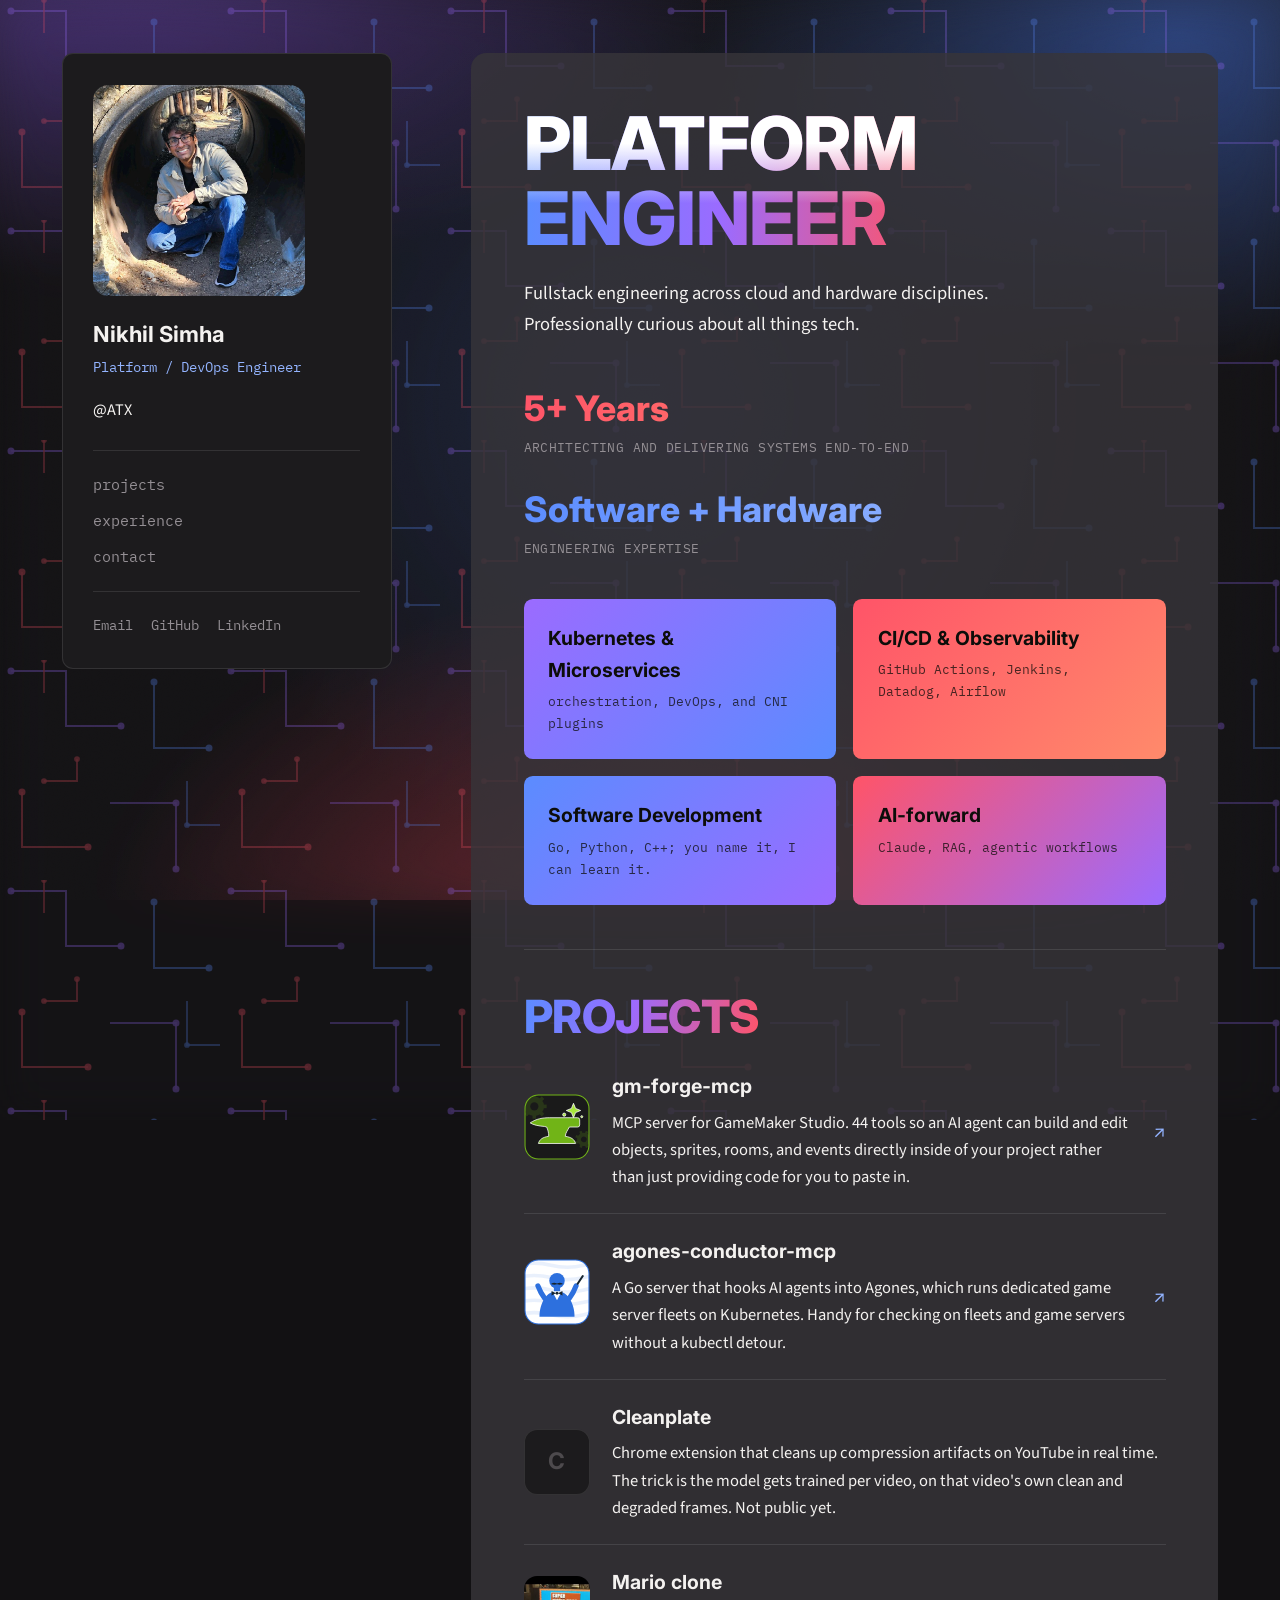
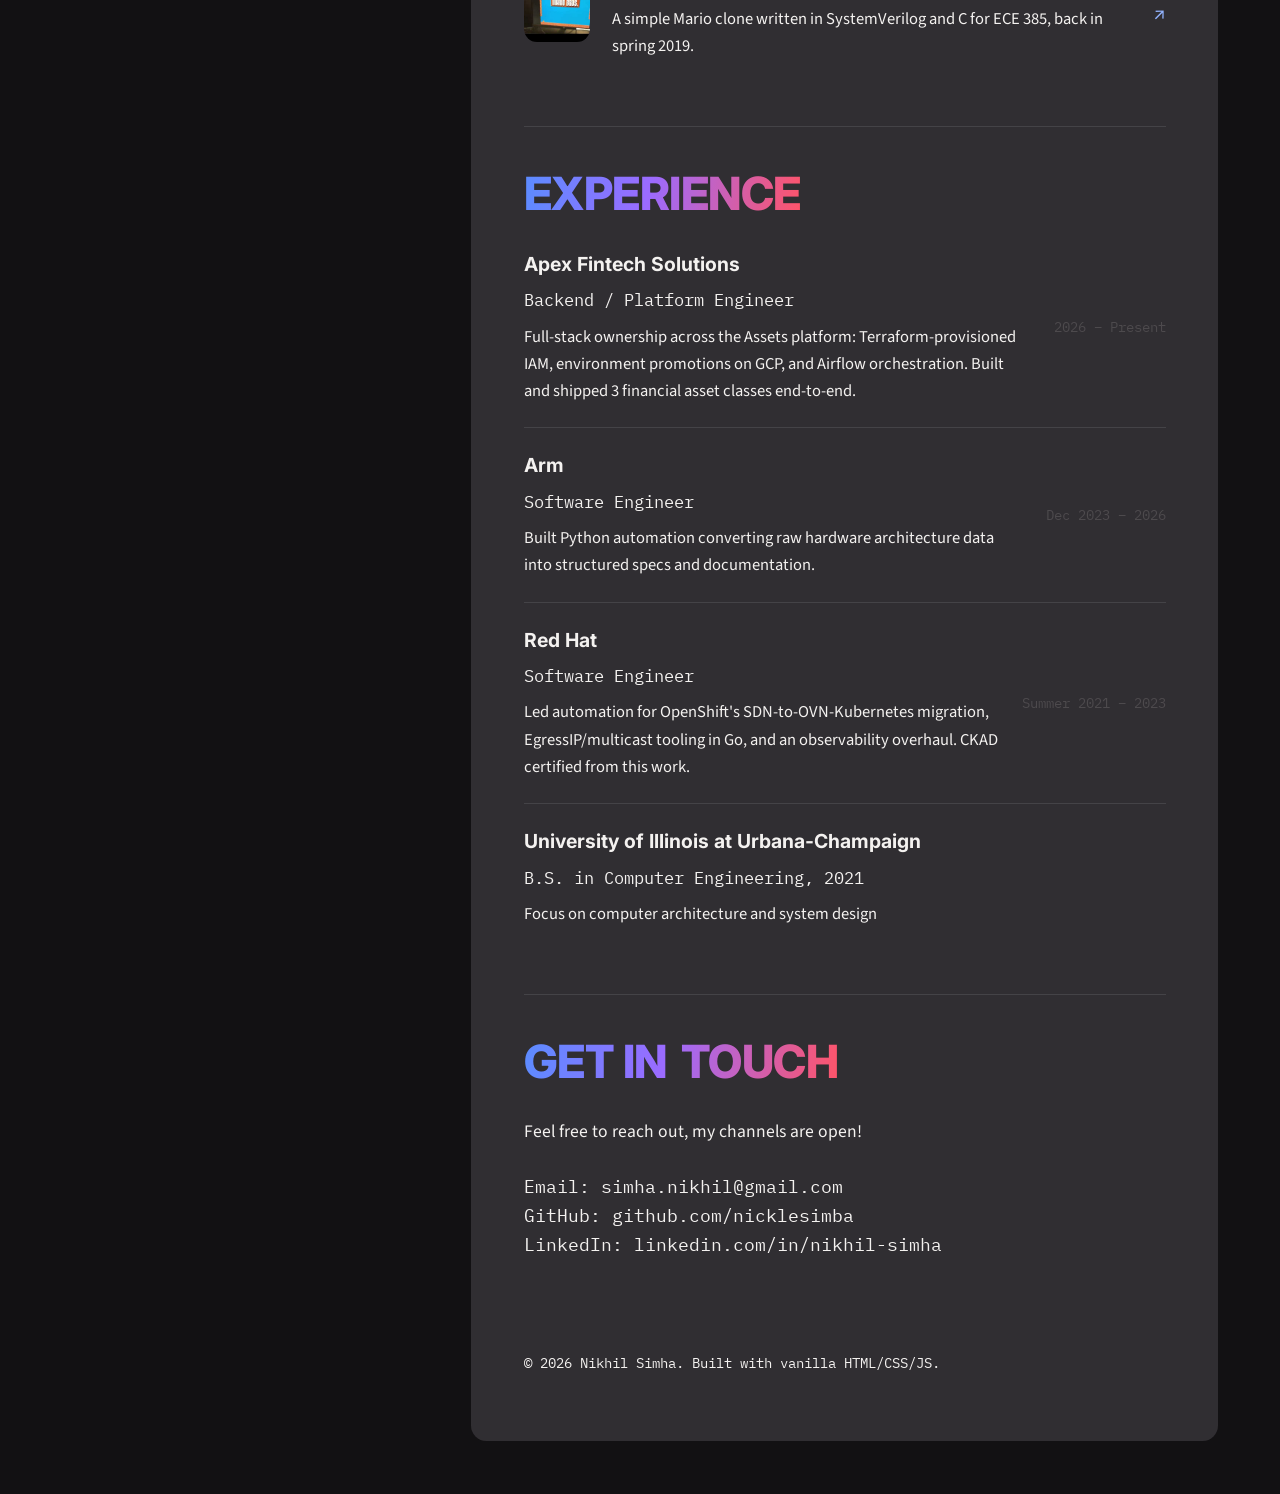
==== index.html @ e95563c7 "Link agones-conductor-mcp now that it's public, add its logo" ====
<!DOCTYPE html>
<html lang="en">
<head>
<meta charset="UTF-8">
<meta name="viewport" content="width=device-width, initial-scale=1.0">
<title>Nikhil Simha — Platform &amp; Infrastructure Engineer</title>
<meta name="description" content="Nikhil Simha — platform and infrastructure engineer in Austin, TX. Kubernetes, CI/CD, GitOps, and the tools in between.">
<link rel="icon" href="data:,">
<link rel="preconnect" href="https://fonts.googleapis.com">
<link rel="preconnect" href="https://fonts.gstatic.com" crossorigin>
<link href="https://fonts.googleapis.com/css2?family=Inter:wght@400;500;600;700;800;900&family=Source+Sans+3:wght@400;500;600&family=IBM+Plex+Mono:wght@400;500&display=swap" rel="stylesheet">
<link rel="stylesheet" href="css/styles.css">
</head>
<body>

  <div class="layout">
    <aside class="sidebar">
      <img src="assets/niksimha.jpeg" alt="Nikhil Simha" class="avatar">
      <h1 class="side-name">Nikhil Simha</h1>
      <p class="side-role">Platform / DevOps Engineer</p>
      <p class="side-bio">@ATX</p>
      <nav class="side-nav">
        <a href="#projects">projects</a>
        <a href="#experience">experience</a>
        <a href="#contact">contact</a>
      </nav>
      <div class="side-socials">
        <a href="mailto:simha.nikhil@gmail.com">Email</a>
        <a href="https://github.com/nicklesimba" target="_blank" rel="noopener">GitHub</a>
        <a href="https://www.linkedin.com/in/nikhil-simha" target="_blank" rel="noopener">LinkedIn</a>
      </div>
    </aside>

    <main>
      <section class="hero" id="top">
        <h2 class="h-duo"><span class="h-solid">Platform</span><span class="h-dim">Engineer</span></h2>
        <p class="hero-sub">
          Fullstack engineering across cloud and hardware disciplines. Professionally curious
          about all things tech.
        </p>

        <div class="stat-row">
          <div class="stat"><span class="stat-num stat-num-red">5+ Years</span><span class="stat-label">architecting and delivering systems end-to-end</span></div>
          <div class="stat"><span class="stat-num stat-num-blue">Software + Hardware</span><span class="stat-label">Engineering Expertise</span></div>
        </div>

        <div class="skill-blocks">
          <div class="skill-block skill-block-a">
            <p>Kubernetes &amp; Microservices</p>
            <span class="skill-sub">orchestration, DevOps, and CNI plugins</span>
          </div>
          <div class="skill-block skill-block-b">
            <p>CI/CD &amp; Observability</p>
            <span class="skill-sub">GitHub Actions, Jenkins, Datadog, Airflow</span>
          </div>
          <div class="skill-block skill-block-c">
            <p>Software Development</p>
            <span class="skill-sub">Go, Python, C++; you name it, I can learn it.</span>
          </div>
          <div class="skill-block skill-block-d">
            <p>AI-forward</p>
            <span class="skill-sub">Claude, RAG, agentic workflows</span>
          </div>
        </div>
      </section>

      <section class="projects" id="projects">
        <h2 class="h-duo h-duo-sm"><span class="h-solid">Projects</span></h2>
        <div class="list">
          <a href="https://github.com/nicklesimba/gm-forge-mcp" class="list-row" target="_blank" rel="noopener">
            <div class="list-row-media list-row-media-icon">
              <img src="assets/gm-forge-mcp-logo.svg" alt="gm-forge-mcp logo" loading="lazy">
            </div>
            <div class="list-row-body">
              <h3>gm-forge-mcp</h3>
              <p>MCP server for GameMaker Studio. 44 tools so an AI agent can build and edit
                objects, sprites, rooms, and events directly inside of your project rather
                than just providing code for you to paste in.</p>
            </div>
            <span class="list-row-arrow">&#8599;</span>
          </a>
          <a href="https://github.com/nicklesimba/agones-conductor-mcp" class="list-row" target="_blank" rel="noopener">
            <div class="list-row-media list-row-media-icon">
              <img src="assets/agones-conductor-mcp-logo.svg" alt="agones-conductor-mcp logo" loading="lazy">
            </div>
            <div class="list-row-body">
              <h3>agones-conductor-mcp</h3>
              <p>A Go server that hooks AI agents into Agones, which runs dedicated game
                server fleets on Kubernetes. Handy for checking on fleets and game servers
                without a kubectl detour.</p>
            </div>
            <span class="list-row-arrow">&#8599;</span>
          </a>
          <div class="list-row">
            <div class="list-row-media list-row-media-icon">
              <span class="icon-placeholder" aria-hidden="true">C</span>
            </div>
            <div class="list-row-body">
              <h3>Cleanplate</h3>
              <p>Chrome extension that cleans up compression artifacts on YouTube in real
                time. The trick is the model gets trained per video, on that video's own
                clean and degraded frames. Not public yet.</p>
            </div>
          </div>
          <a href="https://www.youtube.com/watch?v=x40uQ9v1n20" class="list-row" target="_blank" rel="noopener">
            <div class="list-row-media list-row-media-icon">
              <img src="assets/mario-clone-thumb.jpg" alt="Mario clone running on hardware" loading="lazy">
            </div>
            <div class="list-row-body">
              <h3>Mario clone</h3>
              <p>A simple Mario clone written in SystemVerilog and C for ECE 385, back in
                spring 2019.</p>
            </div>
            <span class="list-row-arrow">&#8599;</span>
          </a>
        </div>
      </section>

      <section class="experience" id="experience">
        <h2 class="h-duo h-duo-sm"><span class="h-solid">Experience</span></h2>
        <div class="list">
          <div class="list-row">
            <div class="list-row-body">
              <h3>Apex Fintech Solutions</h3>
              <p class="list-row-role">Backend / Platform Engineer</p>
              <p>Full-stack ownership across the Assets platform: Terraform-provisioned IAM, environment promotions on GCP, and Airflow orchestration. Built and shipped 3 financial asset classes end-to-end.</p>
            </div>
            <span class="list-row-date">2026 &ndash; Present</span>
          </div>
          <div class="list-row">
            <div class="list-row-body">
              <h3>Arm</h3>
              <p class="list-row-role">Software Engineer</p>
              <p>Built Python automation converting raw hardware architecture data into structured specs and documentation.</p>
            </div>
            <span class="list-row-date">Dec 2023 &ndash; 2026</span>
          </div>
          <div class="list-row">
            <div class="list-row-body">
              <h3>Red Hat</h3>
              <p class="list-row-role">Software Engineer</p>
              <p>Led automation for OpenShift's SDN-to-OVN-Kubernetes migration, EgressIP/multicast tooling in Go, and an observability overhaul. CKAD certified from this work.</p>
            </div>
            <span class="list-row-date">Summer 2021 &ndash; 2023</span>
          </div>
          <div class="list-row">
            <div class="list-row-body">
              <h3>University of Illinois at Urbana-Champaign</h3>
              <p class="list-row-role">B.S. in Computer Engineering, 2021</p>
              <p>Focus on computer architecture and system design</p>
            </div>
          </div>
        </div>
      </section>

      <section class="contact" id="contact">
        <h2 class="h-duo h-duo-sm"><span class="h-solid">Get In</span><span class="h-dim">Touch</span></h2>
        <p class="contact-sub">Feel free to reach out, my channels are open!</p>
        <p class="contact-email">Email: simha.nikhil@gmail.com</p>
        <p class="contact-email">GitHub: github.com/nicklesimba</p>
        <p class="contact-email">LinkedIn: linkedin.com/in/nikhil-simha</p>
      </section>

      <footer class="site-footer">
        <p>&copy; <span id="year"></span> Nikhil Simha. Built with vanilla HTML/CSS/JS.</p>
      </footer>
    </main>
  </div>

  <script src="js/script.js"></script>
</body>
</html>
---- css/styles.css ----
:root {
  --bg: #121113;
  --bg-alt: #1a191b;
  --surface: #1c1b1d;
  --surface-border: rgba(255, 255, 255, 0.10);
  --text: #f4f2f0;
  --text-dim: #948f94;
  --text-faint: #4d4a4d;
  --accent: #5b8cff;
  --accent-deep: #93b4ff;
  --accent-soft: rgba(91, 140, 255, 0.14);
  --accent-purple: #9b6bff;
  --accent-red: #ff5468;
  --font-display: 'Inter', system-ui, sans-serif;
  --font-body: 'Source Sans 3', system-ui, sans-serif;
  --font-mono: 'IBM Plex Mono', ui-monospace, Consolas, monospace;
  --sidebar-width: 300px;
  --max-width: 760px;
  color-scheme: dark;
}

* { box-sizing: border-box; }

html { scroll-behavior: smooth; zoom: 1.1; }

body {
  margin: 0;
  color: var(--text);
  font-family: var(--font-body);
  line-height: 1.65;
  background-color: var(--bg);
  background-image:
    radial-gradient(ellipse 900px 520px at 10% -8%, rgba(155, 107, 255, 0.36), transparent 62%),
    radial-gradient(ellipse 700px 480px at 92% 4%, rgba(91, 140, 255, 0.34), transparent 62%),
    radial-gradient(ellipse 800px 520px at 50% 105%, rgba(255, 84, 104, 0.30), transparent 62%),
    radial-gradient(ellipse 640px 640px at 50% 45%, rgba(91, 140, 255, 0.14), transparent 65%);
  background-attachment: fixed, fixed, fixed, fixed;
  background-repeat: no-repeat, no-repeat, no-repeat, no-repeat;
  position: relative;
}

/* Moving circuit-pattern background — fixed behind everything, mostly transparent.
   The sidebar sits above this in stacking order with its own opaque fill, so it
   never shows through. No JS, no mouse tracking — just a slow CSS background-position
   drift, paused for users who prefer reduced motion. */
body::before {
  content: "";
  position: fixed;
  inset: -200px;
  z-index: 0;
  pointer-events: none;
  opacity: 0.32;
  backdrop-filter: blur(20px) brightness(1.4) saturate(1.6);
  -webkit-backdrop-filter: blur(20px) brightness(1.4) saturate(1.6);
  background-image: url("data:image/svg+xml,%3Csvg%20xmlns='http://www.w3.org/2000/svg'%20width='200'%20height='200'%3E%3Cg%20fill='none'%20stroke-width='1.75'%3E%3Cpath%20d='M10%2010%20L60%2010%20L60%2060%20L110%2060'%20stroke='%239b6bff'%20stroke-opacity='0.85'/%3E%3Cpath%20d='M140%2020%20L140%2080%20L190%2080'%20stroke='%235b8cff'%20stroke-opacity='0.85'/%3E%3Cpath%20d='M20%20120%20L20%20170%20L80%20170'%20stroke='%23ff5468'%20stroke-opacity='0.8'/%3E%3Cpath%20d='M100%20130%20L160%20130%20L160%20190'%20stroke='%239b6bff'%20stroke-opacity='0.8'/%3E%3Cpath%20d='M0%2060%20L-10%2060'%20stroke='%235b8cff'%20stroke-opacity='0.7'/%3E%3Cpath%20d='M70%2090%20L70%20110%20L40%20110'%20stroke='%23ff5468'%20stroke-opacity='0.75'/%3E%3Cpath%20d='M170%20110%20L170%20150%20L200%20150'%20stroke='%235b8cff'%20stroke-opacity='0.75'/%3E%3Cpath%20d='M40%200%20L40%2030'%20stroke='%23ff5468'%20stroke-opacity='0.7'/%3E%3C/g%3E%3Cg%3E%3Ccircle%20cx='10'%20cy='10'%20r='3.2'%20fill='%239b6bff'%20fill-opacity='0.9'/%3E%3Ccircle%20cx='110'%20cy='60'%20r='3.2'%20fill='%239b6bff'%20fill-opacity='0.9'/%3E%3Ccircle%20cx='140'%20cy='20'%20r='3.2'%20fill='%235b8cff'%20fill-opacity='0.9'/%3E%3Ccircle%20cx='190'%20cy='80'%20r='3.2'%20fill='%235b8cff'%20fill-opacity='0.9'/%3E%3Ccircle%20cx='20'%20cy='120'%20r='3.2'%20fill='%23ff5468'%20fill-opacity='0.85'/%3E%3Ccircle%20cx='80'%20cy='170'%20r='3.2'%20fill='%23ff5468'%20fill-opacity='0.85'/%3E%3Ccircle%20cx='160'%20cy='130'%20r='3.2'%20fill='%239b6bff'%20fill-opacity='0.85'/%3E%3Ccircle%20cx='160'%20cy='190'%20r='3.2'%20fill='%239b6bff'%20fill-opacity='0.85'/%3E%3Ccircle%20cx='70'%20cy='90'%20r='2.6'%20fill='%23ff5468'%20fill-opacity='0.8'/%3E%3Ccircle%20cx='40'%20cy='110'%20r='2.6'%20fill='%23ff5468'%20fill-opacity='0.8'/%3E%3Ccircle%20cx='170'%20cy='150'%20r='2.6'%20fill='%235b8cff'%20fill-opacity='0.8'/%3E%3Ccircle%20cx='40'%20cy='0'%20r='2.6'%20fill='%23ff5468'%20fill-opacity='0.75'/%3E%3C/g%3E%3C/svg%3E");
  background-repeat: repeat;
  background-size: 200px 200px;
  animation: drift 55s linear infinite;
}

@keyframes drift {
  from { background-position: 0 0; }
  to { background-position: 200px 200px; }
}

@media (prefers-reduced-motion: reduce) {
  body::before { animation: none; }
}

/* Subtle static grain, purely decorative — no JS, no motion */
body::after {
  content: "";
  position: fixed;
  inset: 0;
  z-index: 0;
  pointer-events: none;
  opacity: 0.035;
  mix-blend-mode: overlay;
  background-image: url("data:image/svg+xml,%3Csvg xmlns='http://www.w3.org/2000/svg' width='120' height='120'%3E%3Cfilter id='n'%3E%3CfeTurbulence type='fractalNoise' baseFrequency='0.9' numOctaves='2' stitchTiles='stitch'/%3E%3C/filter%3E%3Crect width='100%25' height='100%25' filter='url(%23n)'/%3E%3C/svg%3E");
}

a { color: inherit; text-decoration: none; }

::selection { background: var(--accent-soft); color: var(--accent-deep); }

/* ---------- Layout ---------- */
.layout {
  position: relative;
  z-index: 1;
  display: flex;
  align-items: flex-start;
  max-width: 1280px;
  margin: 0 auto;
  padding: 48px clamp(20px, 5vw, 56px);
  gap: clamp(32px, 6vw, 72px);
}

/* ---------- Sidebar ---------- */
.sidebar {
  position: sticky;
  top: 48px;
  width: var(--sidebar-width);
  flex-shrink: 0;
  background: var(--surface);
  border: 1px solid var(--surface-border);
  border-radius: 10px;
  padding: 28px;
}

.avatar {
  width: 192px;
  height: 192px;
  border-radius: 14px;
  object-fit: cover;
  display: block;
  margin-bottom: 18px;
}

.side-name {
  font-family: var(--font-display);
  font-weight: 700;
  font-size: 1.25rem;
  margin: 0 0 4px;
}

.side-role {
  font-family: var(--font-mono);
  font-size: 0.8rem;
  color: var(--accent-deep);
  margin: 0 0 16px;
}

.side-bio {
  font-size: 0.92rem;
  color: var(--text);
  margin: 0 0 24px;
}

.side-nav {
  display: flex;
  flex-direction: column;
  gap: 10px;
  font-family: var(--font-mono);
  font-size: 0.85rem;
  padding-top: 20px;
  border-top: 1px solid var(--surface-border);
  margin-bottom: 20px;
}

.side-nav a { color: var(--text-dim); transition: color 0.15s ease; }
.side-nav a:hover, .side-nav a.active { color: var(--accent-deep); }

.side-socials {
  display: flex;
  gap: 16px;
  flex-wrap: wrap;
  font-family: var(--font-mono);
  font-size: 0.8rem;
  padding-top: 20px;
  border-top: 1px solid var(--surface-border);
}

.side-socials a { color: var(--text-dim); }
.side-socials a:hover { color: var(--accent-deep); }

/* ---------- Main ---------- */
/* Semi-transparent panel behind the whole content column so text stays
   sharply legible against the moving background pattern. */
main {
  flex: 1;
  min-width: 0;
  max-width: var(--max-width);
  background: rgba(55, 53, 58, 0.82);
  border-radius: 14px;
  padding: 40px clamp(24px, 4vw, 48px) 48px;
}

section { padding: 40px 0; border-bottom: 1px solid var(--surface-border); }

main > section:first-child { padding-top: 8px; }

section:last-of-type { border-bottom: none; }

/* Duo-tone oversized headers */
.h-duo {
  font-family: var(--font-display);
  font-weight: 800;
  text-transform: uppercase;
  line-height: 1.02;
  letter-spacing: -0.01em;
  margin: 0 0 20px;
  display: flex;
  flex-direction: column;
  font-size: clamp(2.6rem, 7vw, 4.2rem);
}

.h-duo-sm { font-size: clamp(1.8rem, 5vw, 2.6rem); margin-bottom: 28px; }

/* All duo-tone headers get the same blue/purple/red gradient fill.
   Applied per-line (not to the parent h2) so each word sweeps the full
   spectrum on its own — a single gradient across a whole multi-line block
   left the far end barely visible past the glyphs' line-height gap. */
.h-solid, .h-dim {
  align-self: flex-start;
  background: linear-gradient(100deg, var(--accent) 0%, var(--accent-purple) 45%, var(--accent-red) 100%);
  -webkit-background-clip: text;
  background-clip: text;
  -webkit-text-fill-color: transparent;
  color: transparent;
}

/* Hero header: gradient moves to the parent h2 (shrunk to fit its own text
   so the color stops land on visible glyphs, not the wider container box)
   so white can fade in at the top and blend down into color across the
   whole two-line block, rather than resetting per word. */
.hero .h-duo {
  width: fit-content;
  background:
    linear-gradient(to bottom, #fff 0%, #fff 25%, rgba(255, 255, 255, 0) 65%),
    linear-gradient(to right, var(--accent) 0%, var(--accent-purple) 50%, var(--accent-red) 100%);
  -webkit-background-clip: text;
  background-clip: text;
  -webkit-text-fill-color: transparent;
  color: transparent;
}

.hero .h-solid, .hero .h-dim {
  background: none;
  -webkit-background-clip: initial;
  background-clip: initial;
  -webkit-text-fill-color: inherit;
  color: inherit;
}

/* Get In Touch reads as one line, not stacked like the other duo-tone
   headers — gradient moves to the parent h2 (shrunk to fit its text) so it
   sweeps across the whole phrase instead of resetting at the word break. */
.contact .h-duo {
  flex-direction: row;
  gap: 0.3em;
  width: fit-content;
  background: linear-gradient(100deg, var(--accent) 0%, var(--accent-purple) 45%, var(--accent-red) 100%);
  -webkit-background-clip: text;
  background-clip: text;
  -webkit-text-fill-color: transparent;
  color: transparent;
}

.contact .h-solid, .contact .h-dim {
  background: none;
  -webkit-background-clip: initial;
  background-clip: initial;
  -webkit-text-fill-color: inherit;
  color: inherit;
}

.hero-sub {
  font-size: 1.05rem;
  color: var(--text);
  max-width: 52ch;
  margin: 0 0 36px;
}

/* Stats */
.stat-row {
  display: flex;
  flex-direction: column;
  gap: 20px;
  margin-bottom: 36px;
}

.stat { display: flex; flex-direction: column; max-width: 420px; }

.stat-num {
  font-family: var(--font-display);
  font-weight: 800;
  font-size: 2rem;
  color: var(--text);
}

.stat-num-red {
  background: linear-gradient(100deg, var(--accent-red) 0%, #ff8a6b 100%);
  -webkit-background-clip: text;
  background-clip: text;
  -webkit-text-fill-color: transparent;
  color: transparent;
}

.stat-num-blue {
  background: linear-gradient(100deg, var(--accent) 0%, var(--accent-deep) 100%);
  -webkit-background-clip: text;
  background-clip: text;
  -webkit-text-fill-color: transparent;
  color: transparent;
}

.stat-label {
  font-family: var(--font-mono);
  font-size: 0.72rem;
  text-transform: uppercase;
  color: var(--text-dim);
  letter-spacing: 0.03em;
}

/* Skill blocks */
.skill-blocks {
  display: grid;
  grid-template-columns: repeat(2, 1fr);
  gap: 16px;
  max-width: 640px;
  margin: 0 auto;
}

.skill-block {
  position: relative;
  isolation: isolate;
  z-index: 2;
  border-radius: 8px;
  padding: 22px;
  min-height: 108px;
  display: flex;
  flex-direction: column;
  justify-content: flex-start;
  color: #0d0d0a;
  cursor: default;
  background-color: var(--accent-purple);
}

.skill-block-a {
  background: linear-gradient(135deg, var(--accent-purple) 0%, var(--accent) 100%);
}

.skill-block-b {
  background: linear-gradient(135deg, var(--accent-red) 0%, #ff8a6b 100%);
}

.skill-block-c {
  background: linear-gradient(135deg, var(--accent) 0%, var(--accent-purple) 100%);
}

.skill-block-d {
  background: linear-gradient(135deg, var(--accent-red) 0%, var(--accent-purple) 100%);
}

.skill-block p {
  font-family: var(--font-display);
  font-weight: 700;
  font-size: 1.1rem;
  margin: 0 0 4px;
}

.skill-sub {
  font-family: var(--font-mono);
  font-size: 0.75rem;
  opacity: 0.75;
}

/* List rows (projects + experience) */
.list { display: flex; flex-direction: column; }

.list-row {
  display: flex;
  align-items: center;
  gap: 20px;
  padding: 20px 0;
  border-bottom: 1px solid var(--surface-border);
  transition: padding-left 0.15s ease;
}

a.list-row:hover {
  padding-left: 8px;
  color: inherit;
}

.list:first-of-type .list-row:first-child { padding-top: 0; }

.list-row:last-child { border-bottom: none; }

.list-row-media img {
  width: 88px;
  height: 60px;
  object-fit: cover;
  border-radius: 6px;
  flex-shrink: 0;
}

.list-row-body { flex: 1; min-width: 0; }

.list-row-body h3 {
  font-family: var(--font-display);
  font-weight: 700;
  font-size: 1.1rem;
  margin: 0 0 6px;
}

.list-row-role {
  font-family: var(--font-mono);
  font-size: 0.86rem;
  color: var(--accent-deep);
  margin: 0 0 8px !important;
}

.list-row-body p {
  color: var(--text);
  margin: 0;
  font-size: 0.94rem;
}

.list-row-date {
  font-family: var(--font-mono);
  font-size: 0.78rem;
  color: var(--text-faint);
  white-space: nowrap;
}

.list-row-arrow {
  font-size: 1.2rem;
  color: var(--accent-deep);
}

.list-row-placeholder .list-row-body p { max-width: 58ch; }

/* Square icon/logo tiles for project rows */
.list-row-media-icon { flex-shrink: 0; }

.list-row-media-icon img {
  width: 60px;
  height: 60px;
  object-fit: cover;
  border-radius: 12px;
}

.icon-placeholder {
  display: flex;
  align-items: center;
  justify-content: center;
  width: 60px;
  height: 60px;
  border-radius: 12px;
  background: var(--surface);
  border: 1px solid var(--surface-border);
  font-family: var(--font-display);
  font-weight: 700;
  font-size: 1.3rem;
  color: var(--text-faint);
}

/* ---------- Marathon-inspired ambient pixel bursts ---------- */
/* Spawned by JS only inside verified text-free zones (see js/script.js).
   Purely ambient — no mouse tracking, no click handling. */
.pixel-burst {
  position: fixed;
  z-index: -2;
  pointer-events: none;
  opacity: 0.855;
  filter: blur(5px);
}

.pixel-cell {
  position: absolute;
  border-radius: 3px;
  background-color: var(--accent-purple);
  opacity: 0;
  transition: opacity 0.35s ease-out;
}

.pixel-cell.pixel-on {
  box-shadow: 0 0 16px 3px var(--accent-purple);
}

.pixel-burst.fizzle-out {
  animation: pixel-fizzle 1800ms ease-in forwards;
}

@keyframes pixel-fizzle {
  from { opacity: 1; }
  to { opacity: 0; }
}

@media (prefers-reduced-motion: reduce) {
  .pixel-burst { display: none; }
}

/* Contact */
.contact-sub { color: var(--text); margin: 0 0 24px; }

.contact-email {
  font-family: var(--font-mono);
  font-size: 1rem;
  color: var(--text);
  margin: 0;
}

/* Footer */
.site-footer {
  padding: 32px 0 0;
  font-family: var(--font-mono);
  font-size: 0.78rem;
  color: var(--text);
}

/* ---------- Responsive ---------- */
@media (max-width: 880px) {
  .layout { flex-direction: column; }
  .sidebar { position: static; width: 100%; }
  .list-row-media img { width: 64px; height: 44px; }
  .list-row-media-icon img, .icon-placeholder { width: 48px; height: 48px; }
}
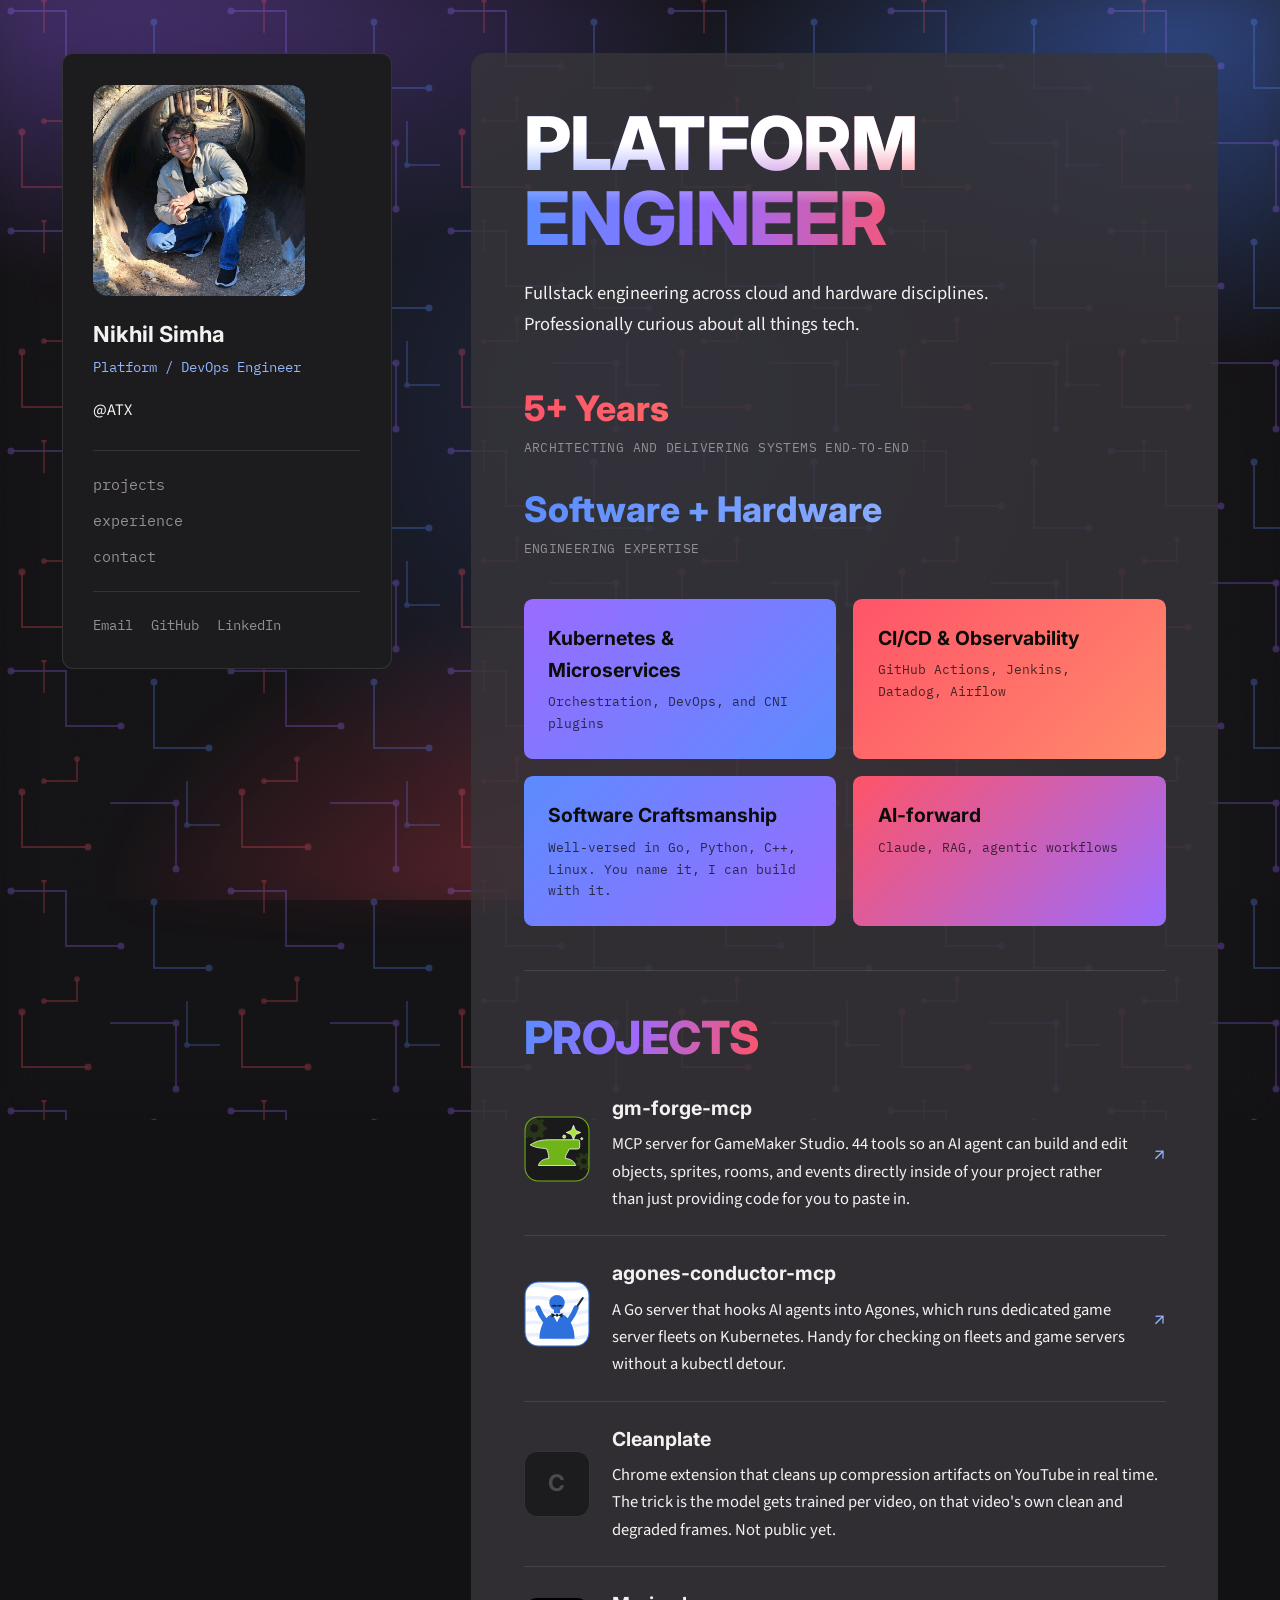
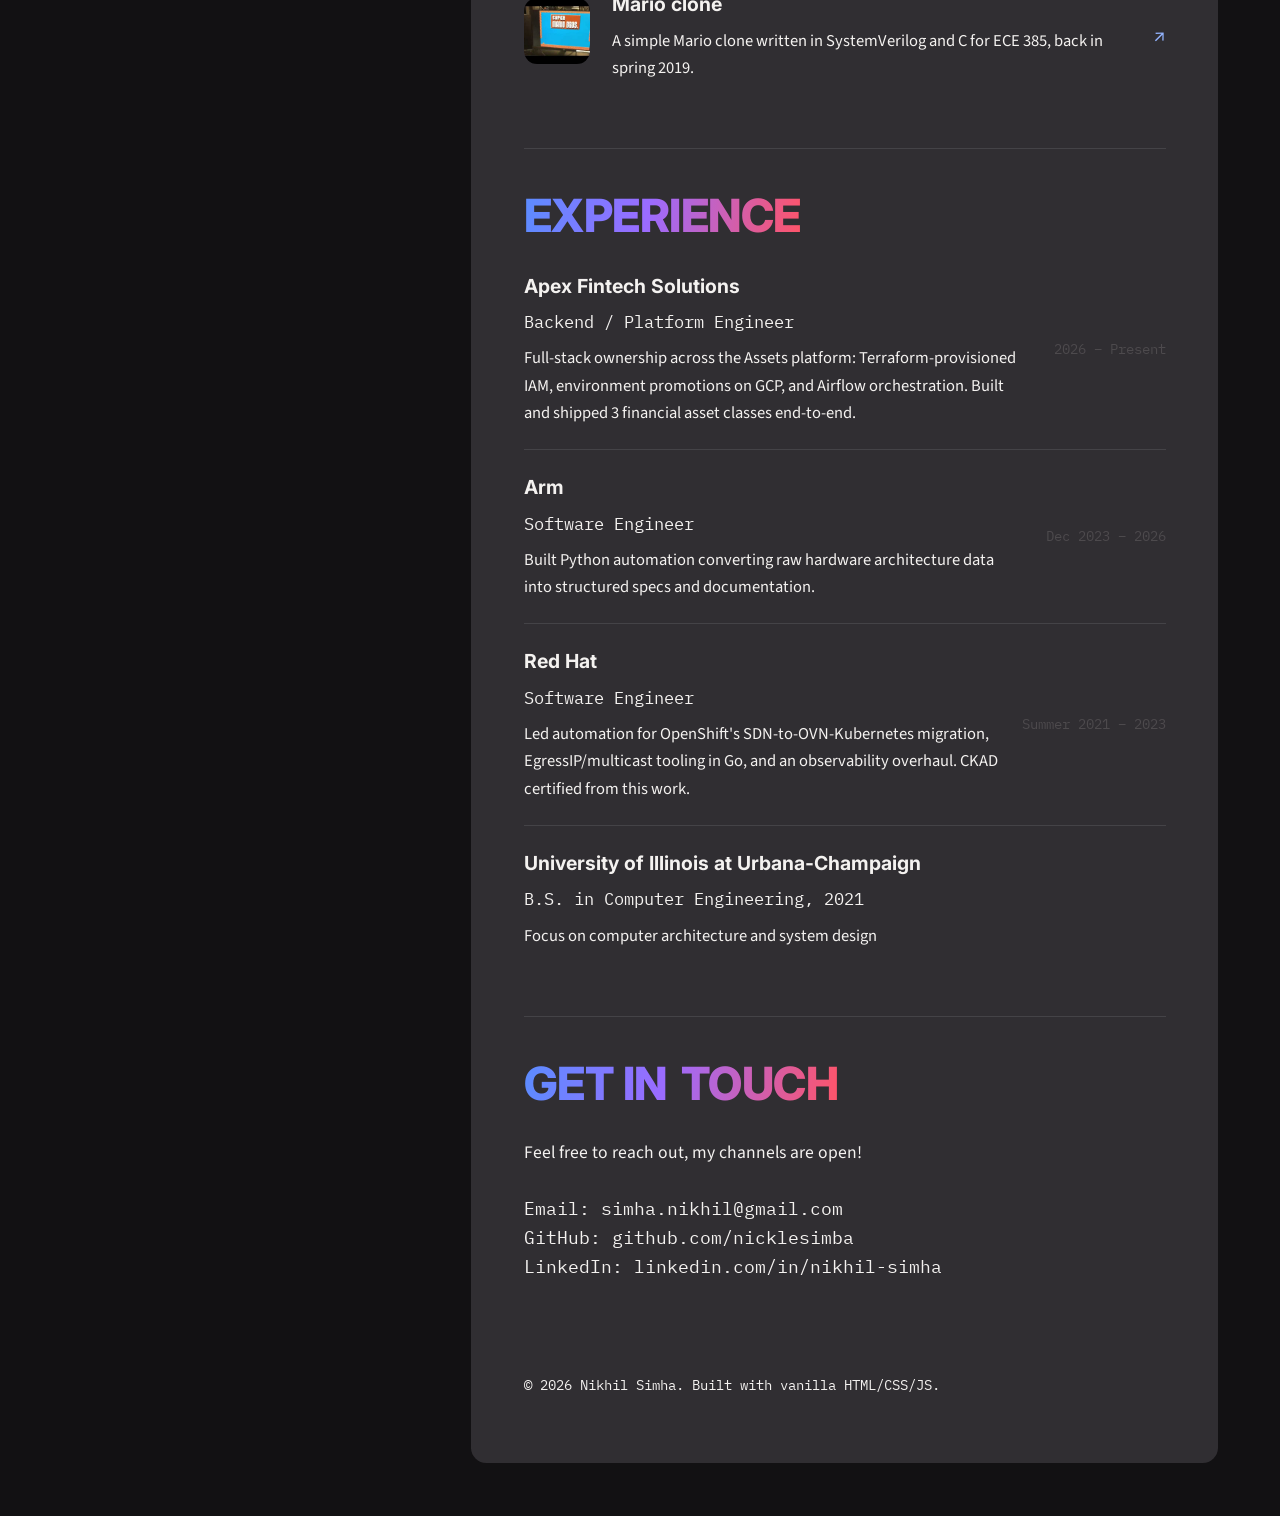
==== commit 141aaa49: "Rename skill block to Software Craftsmanship, punch up its sub line" ====
--- a/index.html
+++ b/index.html
@@ -47,15 +47,15 @@
         <div class="skill-blocks">
           <div class="skill-block skill-block-a">
             <p>Kubernetes &amp; Microservices</p>
-            <span class="skill-sub">orchestration, DevOps, and CNI plugins</span>
+            <span class="skill-sub">Orchestration, DevOps, and CNI plugins</span>
           </div>
           <div class="skill-block skill-block-b">
             <p>CI/CD &amp; Observability</p>
             <span class="skill-sub">GitHub Actions, Jenkins, Datadog, Airflow</span>
           </div>
           <div class="skill-block skill-block-c">
-            <p>Software Development</p>
-            <span class="skill-sub">Go, Python, C++; you name it, I can learn it.</span>
+            <p>Software Craftsmanship</p>
+            <span class="skill-sub">Well-versed in Go, Python, C++, Linux. You name it, I can build with it.</span>
           </div>
           <div class="skill-block skill-block-d">
             <p>AI-forward</p>
--- a/css/styles.css
+++ b/css/styles.css
@@ -364,15 +364,32 @@
   gap: 20px;
   padding: 20px 0;
   border-bottom: 1px solid var(--surface-border);
-  transition: padding-left 0.15s ease;
-}
-
-a.list-row:hover {
-  padding-left: 8px;
+}
+
+/* Hover: rounded rect painted behind the row content; the row itself never moves */
+a.list-row {
+  position: relative;
+  z-index: 0;
   color: inherit;
 }
 
+a.list-row::before {
+  content: "";
+  position: absolute;
+  inset: 8px -14px;
+  border-radius: 14px;
+  background: rgba(200, 200, 200, 0.3);
+  opacity: 0;
+  transition: opacity 0.15s ease;
+  pointer-events: none;
+  z-index: -1;
+}
+
+a.list-row:hover::before { opacity: 1; }
+
 .list:first-of-type .list-row:first-child { padding-top: 0; }
+
+.list:first-of-type a.list-row:first-child::before { top: -8px; }
 
 .list-row:last-child { border-bottom: none; }
 
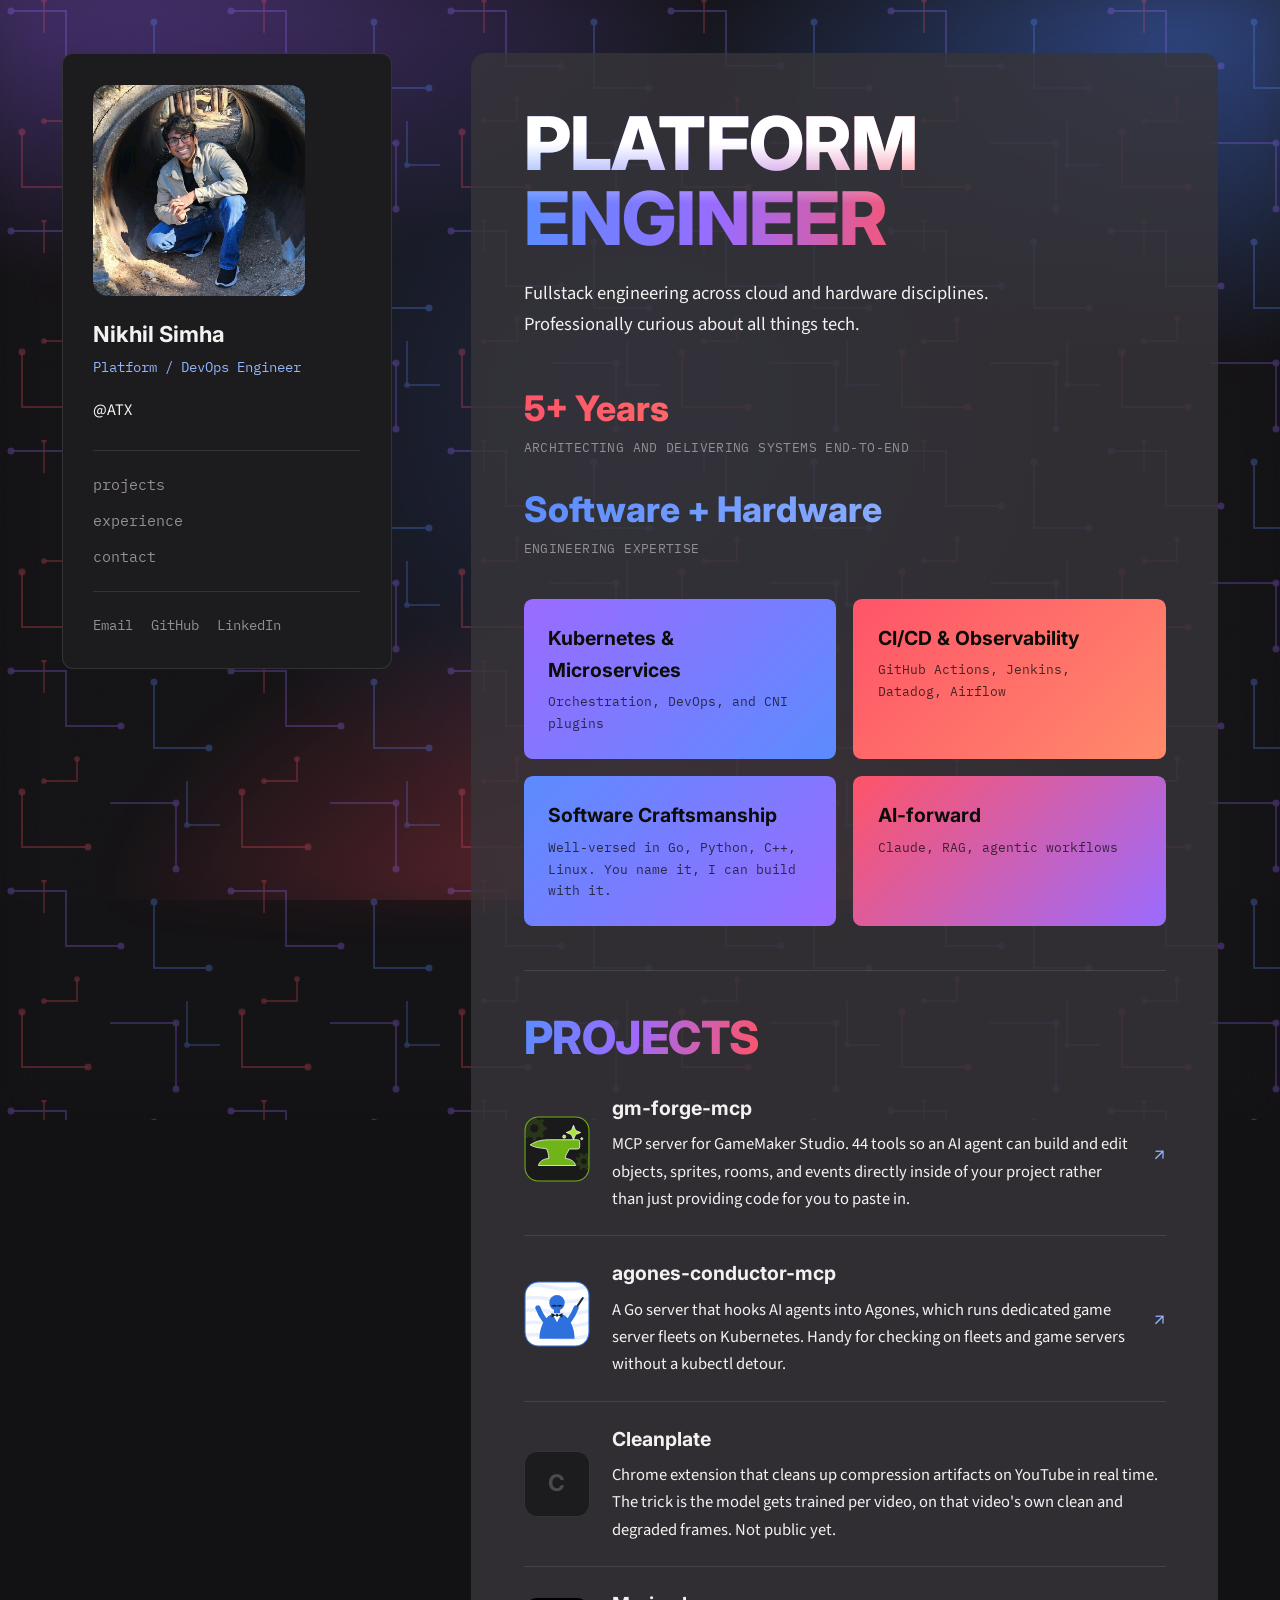
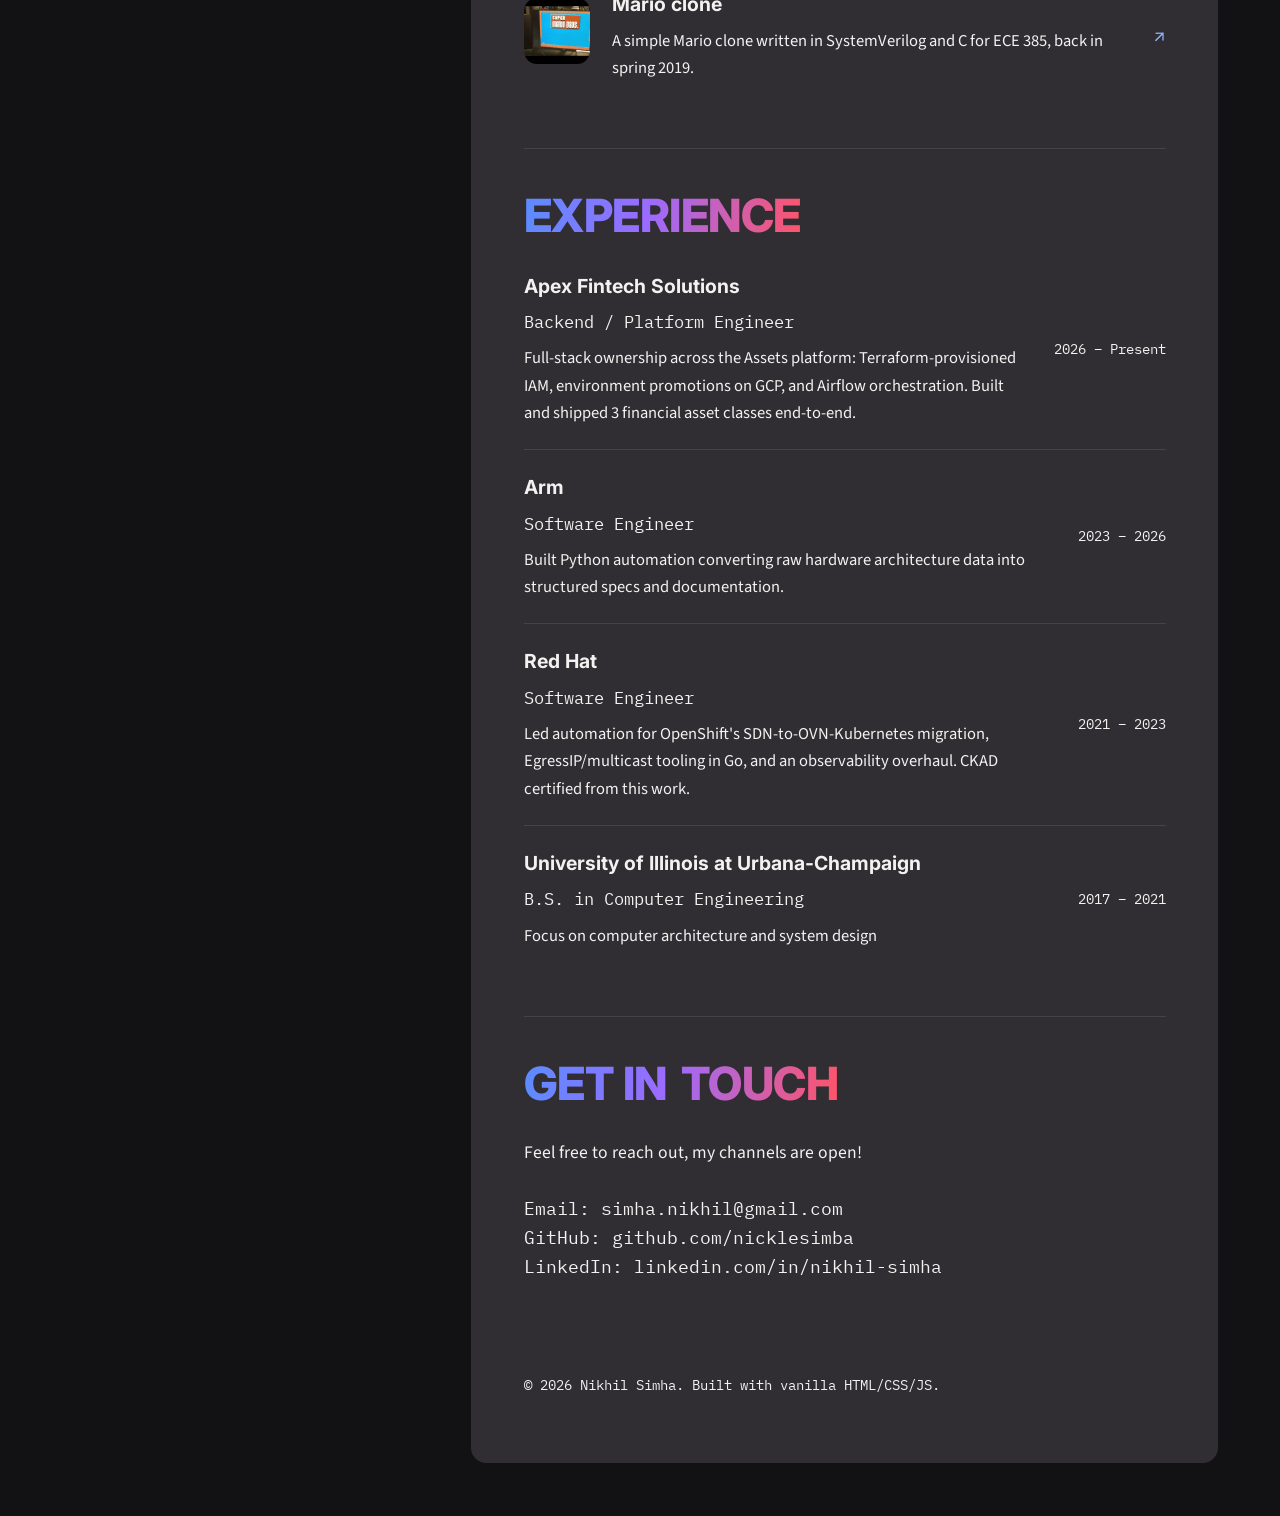
==== commit d8ab1fdc: "Align experience dates: UIUC gets a right-side range, plain year spans, white text" ====
--- a/index.html
+++ b/index.html
@@ -133,7 +133,7 @@
               <p class="list-row-role">Software Engineer</p>
               <p>Built Python automation converting raw hardware architecture data into structured specs and documentation.</p>
             </div>
-            <span class="list-row-date">Dec 2023 &ndash; 2026</span>
+            <span class="list-row-date">2023 &ndash; 2026</span>
           </div>
           <div class="list-row">
             <div class="list-row-body">
@@ -141,14 +141,15 @@
               <p class="list-row-role">Software Engineer</p>
               <p>Led automation for OpenShift's SDN-to-OVN-Kubernetes migration, EgressIP/multicast tooling in Go, and an observability overhaul. CKAD certified from this work.</p>
             </div>
-            <span class="list-row-date">Summer 2021 &ndash; 2023</span>
+            <span class="list-row-date">2021 &ndash; 2023</span>
           </div>
           <div class="list-row">
             <div class="list-row-body">
               <h3>University of Illinois at Urbana-Champaign</h3>
-              <p class="list-row-role">B.S. in Computer Engineering, 2021</p>
+              <p class="list-row-role">B.S. in Computer Engineering</p>
               <p>Focus on computer architecture and system design</p>
             </div>
+            <span class="list-row-date">2017 &ndash; 2021</span>
           </div>
         </div>
       </section>
--- a/css/styles.css
+++ b/css/styles.css
@@ -426,7 +426,7 @@
 .list-row-date {
   font-family: var(--font-mono);
   font-size: 0.78rem;
-  color: var(--text-faint);
+  color: var(--text);
   white-space: nowrap;
 }
 
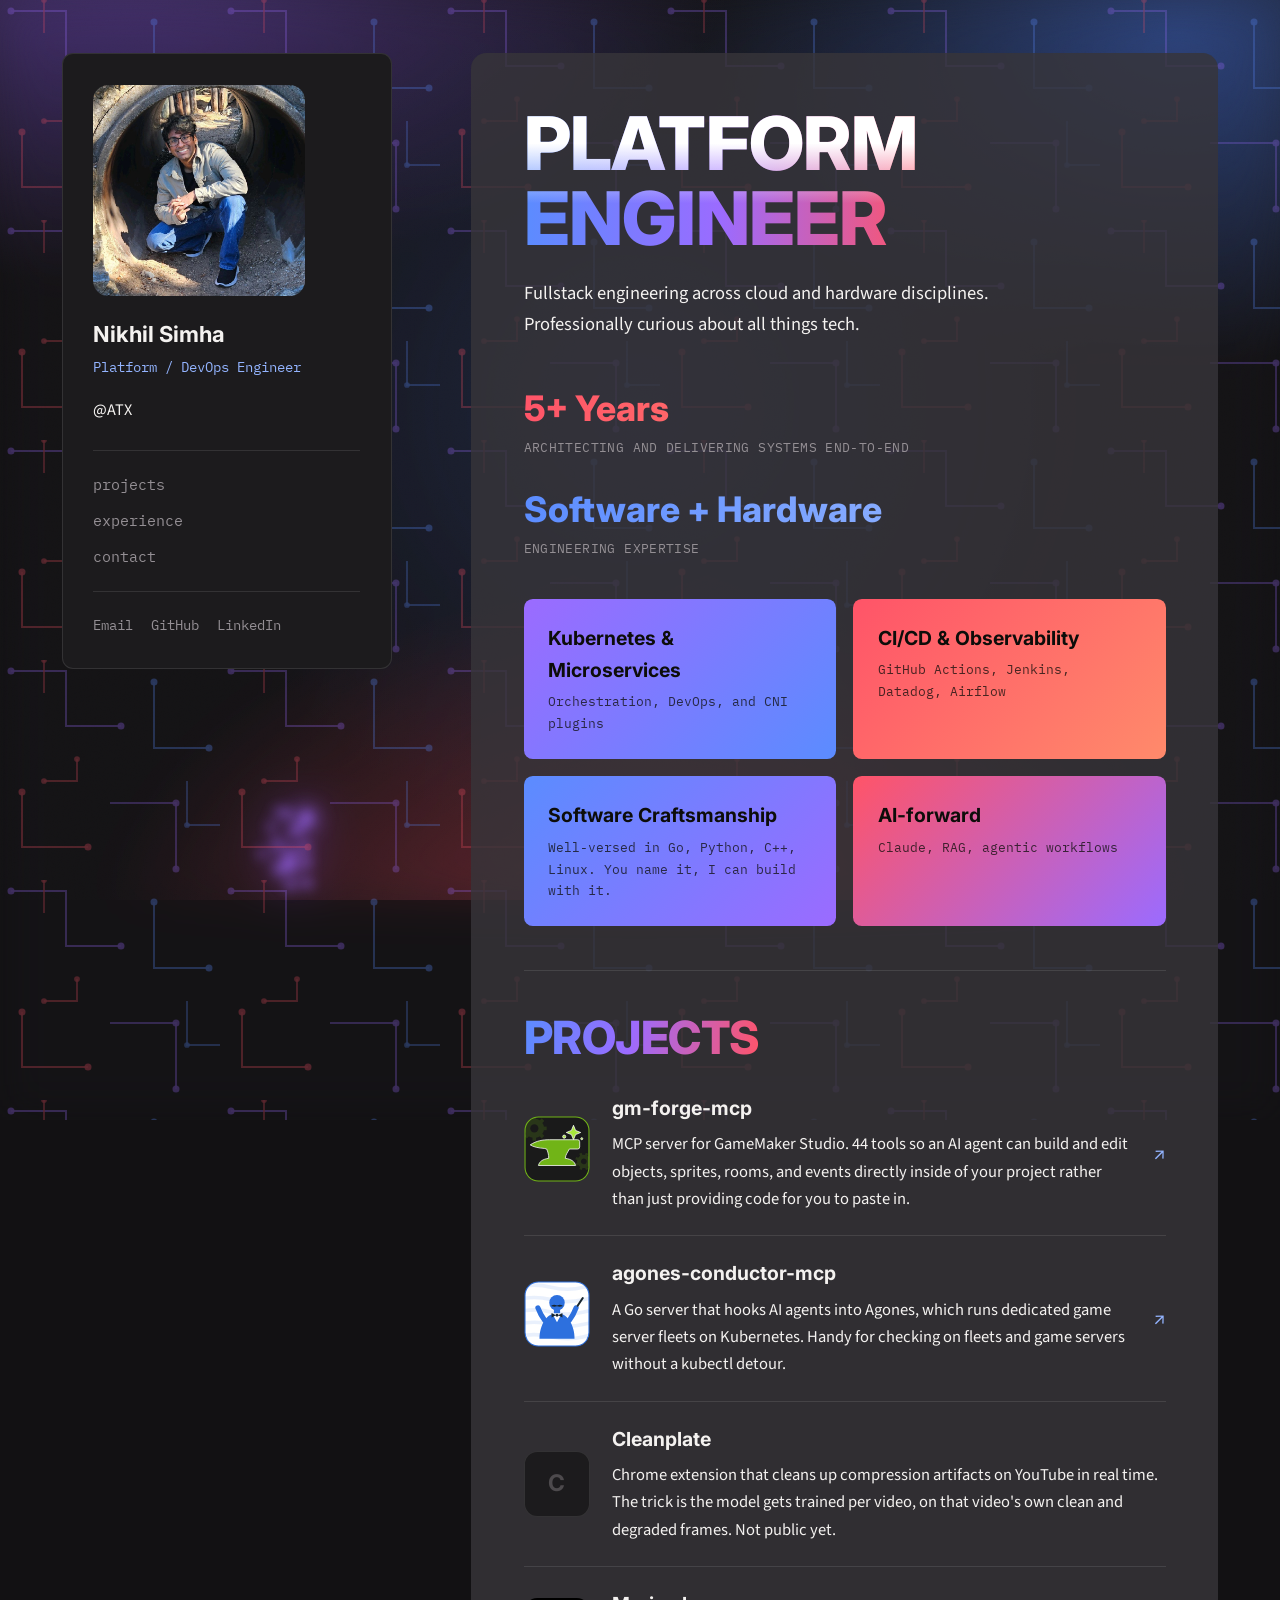
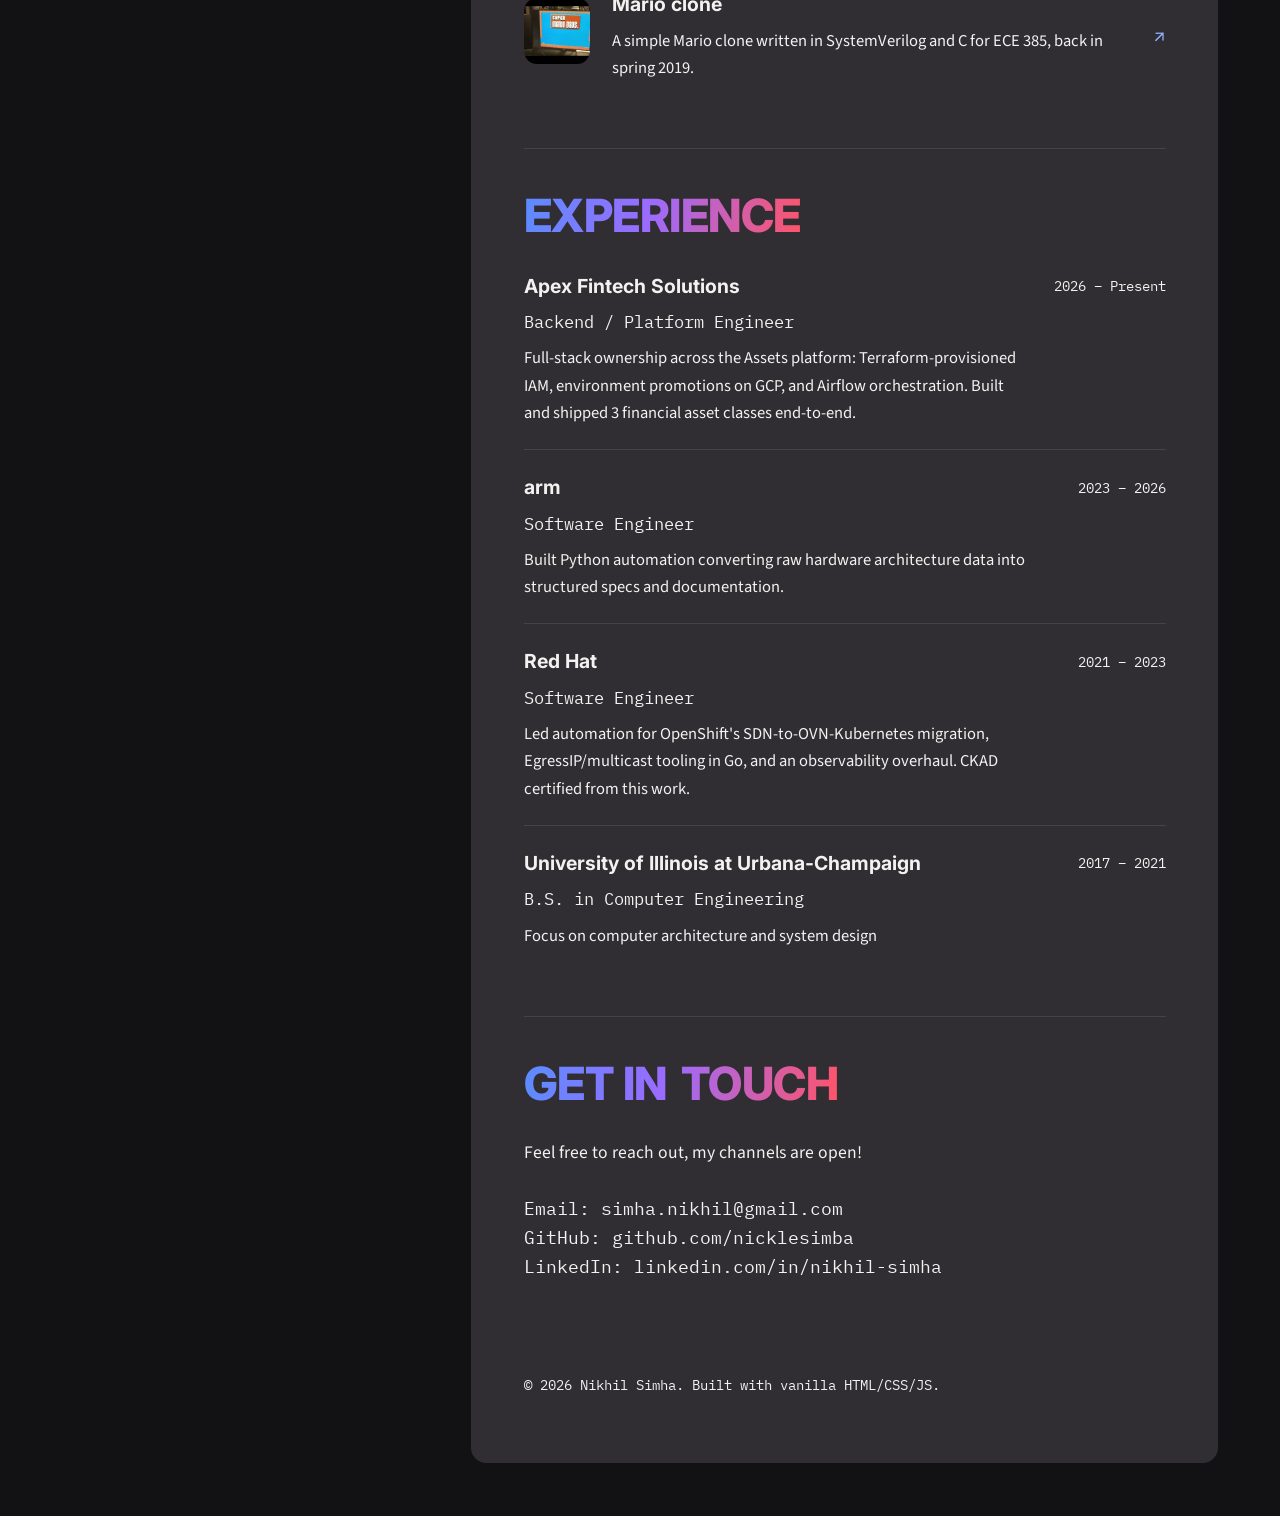
==== commit 70458f5e: "Lowercase arm per brand style, version stylesheet link to bust stale cache" ====
--- a/index.html
+++ b/index.html
@@ -9,7 +9,7 @@
 <link rel="preconnect" href="https://fonts.googleapis.com">
 <link rel="preconnect" href="https://fonts.gstatic.com" crossorigin>
 <link href="https://fonts.googleapis.com/css2?family=Inter:wght@400;500;600;700;800;900&family=Source+Sans+3:wght@400;500;600&family=IBM+Plex+Mono:wght@400;500&display=swap" rel="stylesheet">
-<link rel="stylesheet" href="css/styles.css">
+<link rel="stylesheet" href="css/styles.css?v=2">
 </head>
 <body>
 
@@ -129,7 +129,7 @@
           </div>
           <div class="list-row">
             <div class="list-row-body">
-              <h3>Arm</h3>
+              <h3>arm</h3>
               <p class="list-row-role">Software Engineer</p>
               <p>Built Python automation converting raw hardware architecture data into structured specs and documentation.</p>
             </div>
--- a/css/styles.css
+++ b/css/styles.css
@@ -430,6 +430,10 @@
   white-space: nowrap;
 }
 
+/* Experience: date sits level with the org name instead of centering on the row */
+.experience .list-row { align-items: flex-start; }
+.experience .list-row-date { margin-top: 4px; }
+
 .list-row-arrow {
   font-size: 1.2rem;
   color: var(--accent-deep);
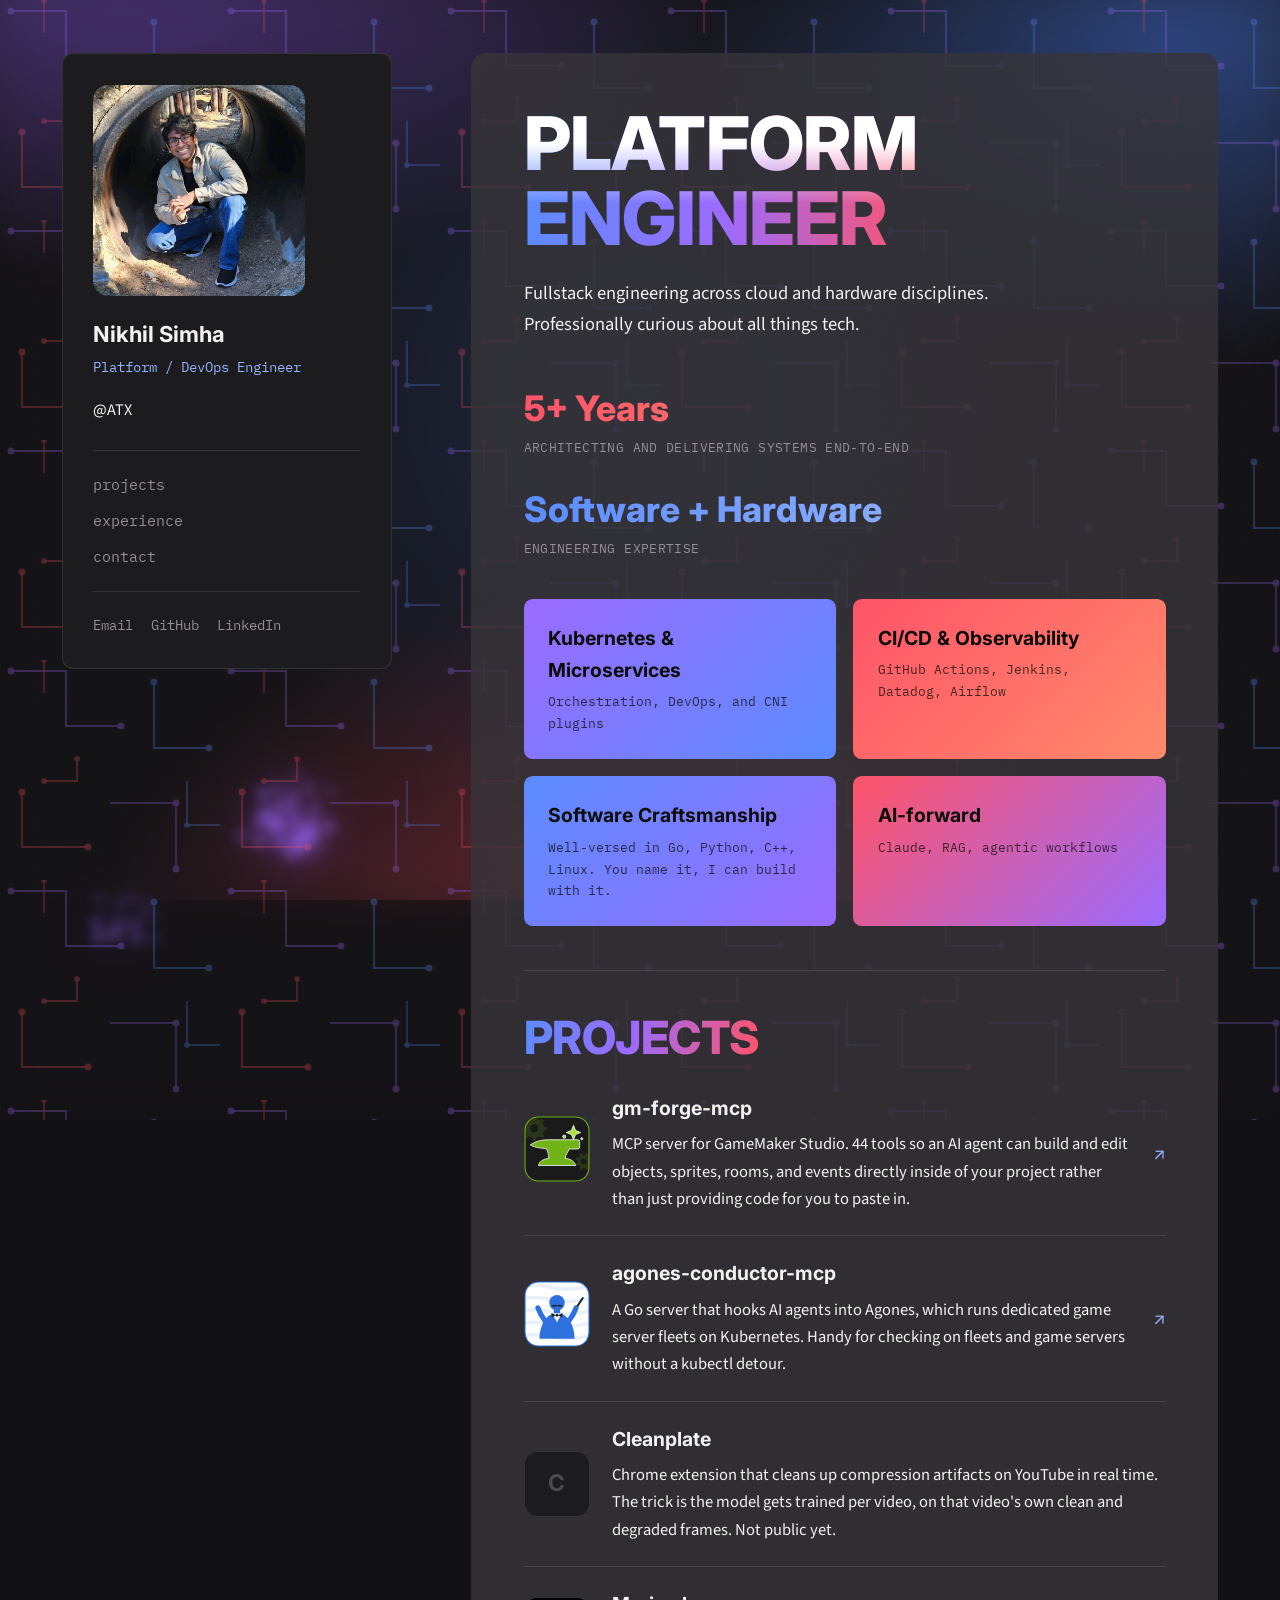
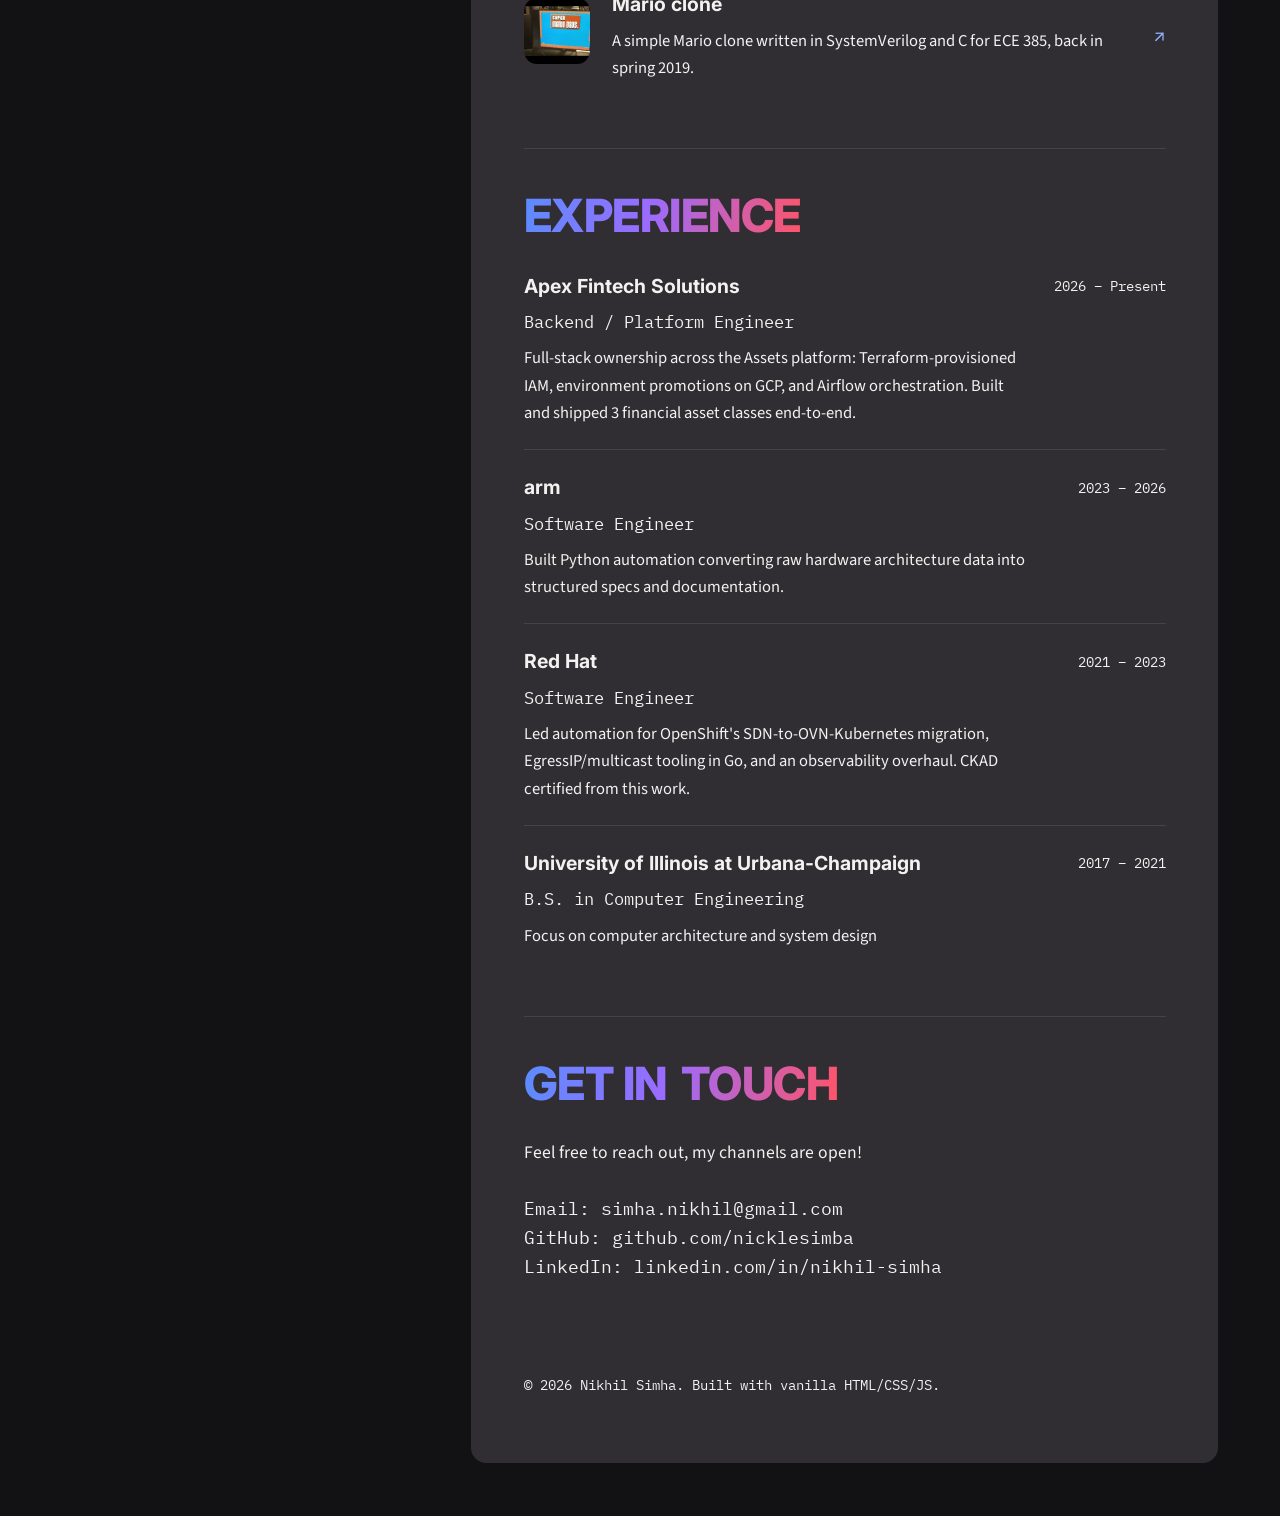
==== commit de5cb3a3: "Add a favicon The icon link was an empty data URI, so the tab showed nothing. Uses the same NS monog" ====
--- a/index.html
+++ b/index.html
@@ -5,7 +5,8 @@
 <meta name="viewport" content="width=device-width, initial-scale=1.0">
 <title>Nikhil Simha — Platform &amp; Infrastructure Engineer</title>
 <meta name="description" content="Nikhil Simha — platform and infrastructure engineer in Austin, TX. Kubernetes, CI/CD, GitOps, and the tools in between.">
-<link rel="icon" href="data:,">
+<meta name="theme-color" content="#121113">
+<link rel="icon" href="data:image/svg+xml,%3Csvg xmlns='http://www.w3.org/2000/svg' viewBox='0 0 64 64'%3E%3Crect width='64' height='64' rx='12' fill='%23121113'/%3E%3Ctext x='32' y='43' font-family='Helvetica,Arial,sans-serif' font-size='29' font-weight='700' fill='%235b8cff' text-anchor='middle'%3ENS%3C/text%3E%3C/svg%3E">
 <link rel="preconnect" href="https://fonts.googleapis.com">
 <link rel="preconnect" href="https://fonts.gstatic.com" crossorigin>
 <link href="https://fonts.googleapis.com/css2?family=Inter:wght@400;500;600;700;800;900&family=Source+Sans+3:wght@400;500;600&family=IBM+Plex+Mono:wght@400;500&display=swap" rel="stylesheet">
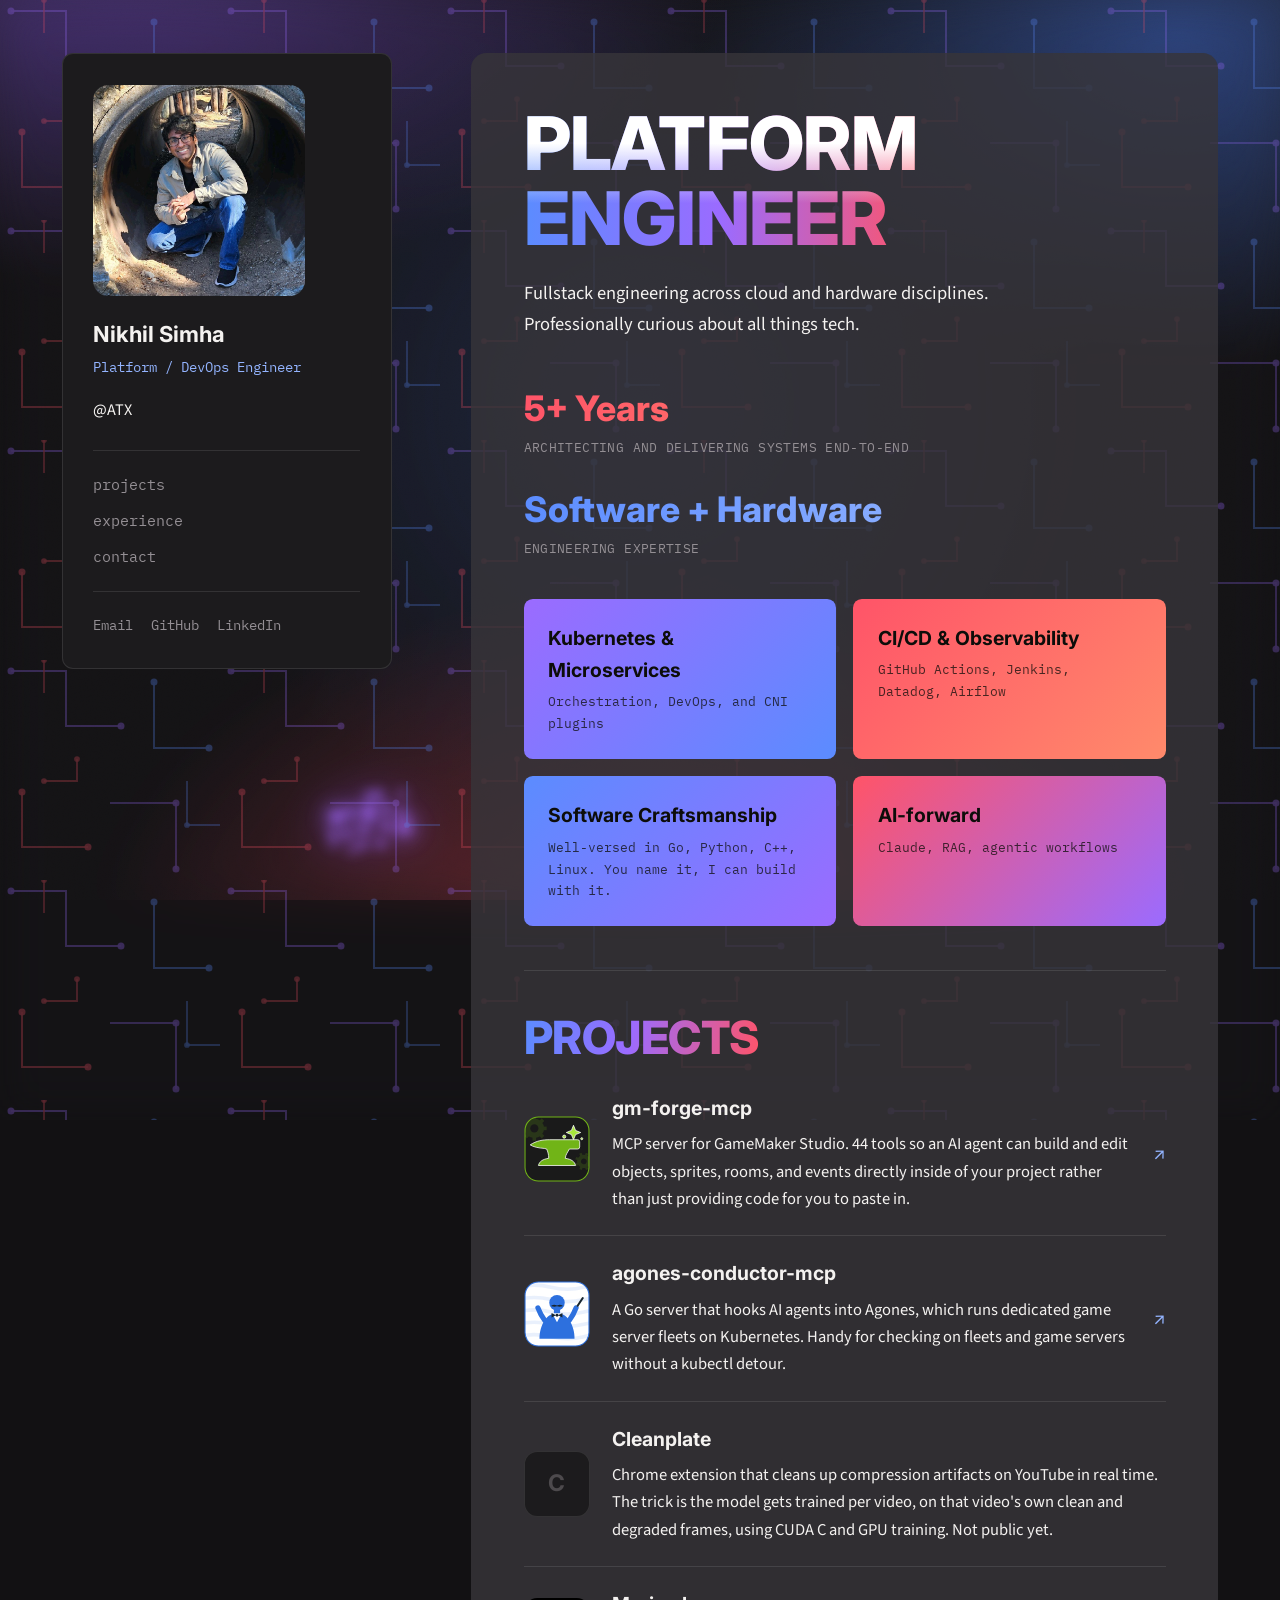
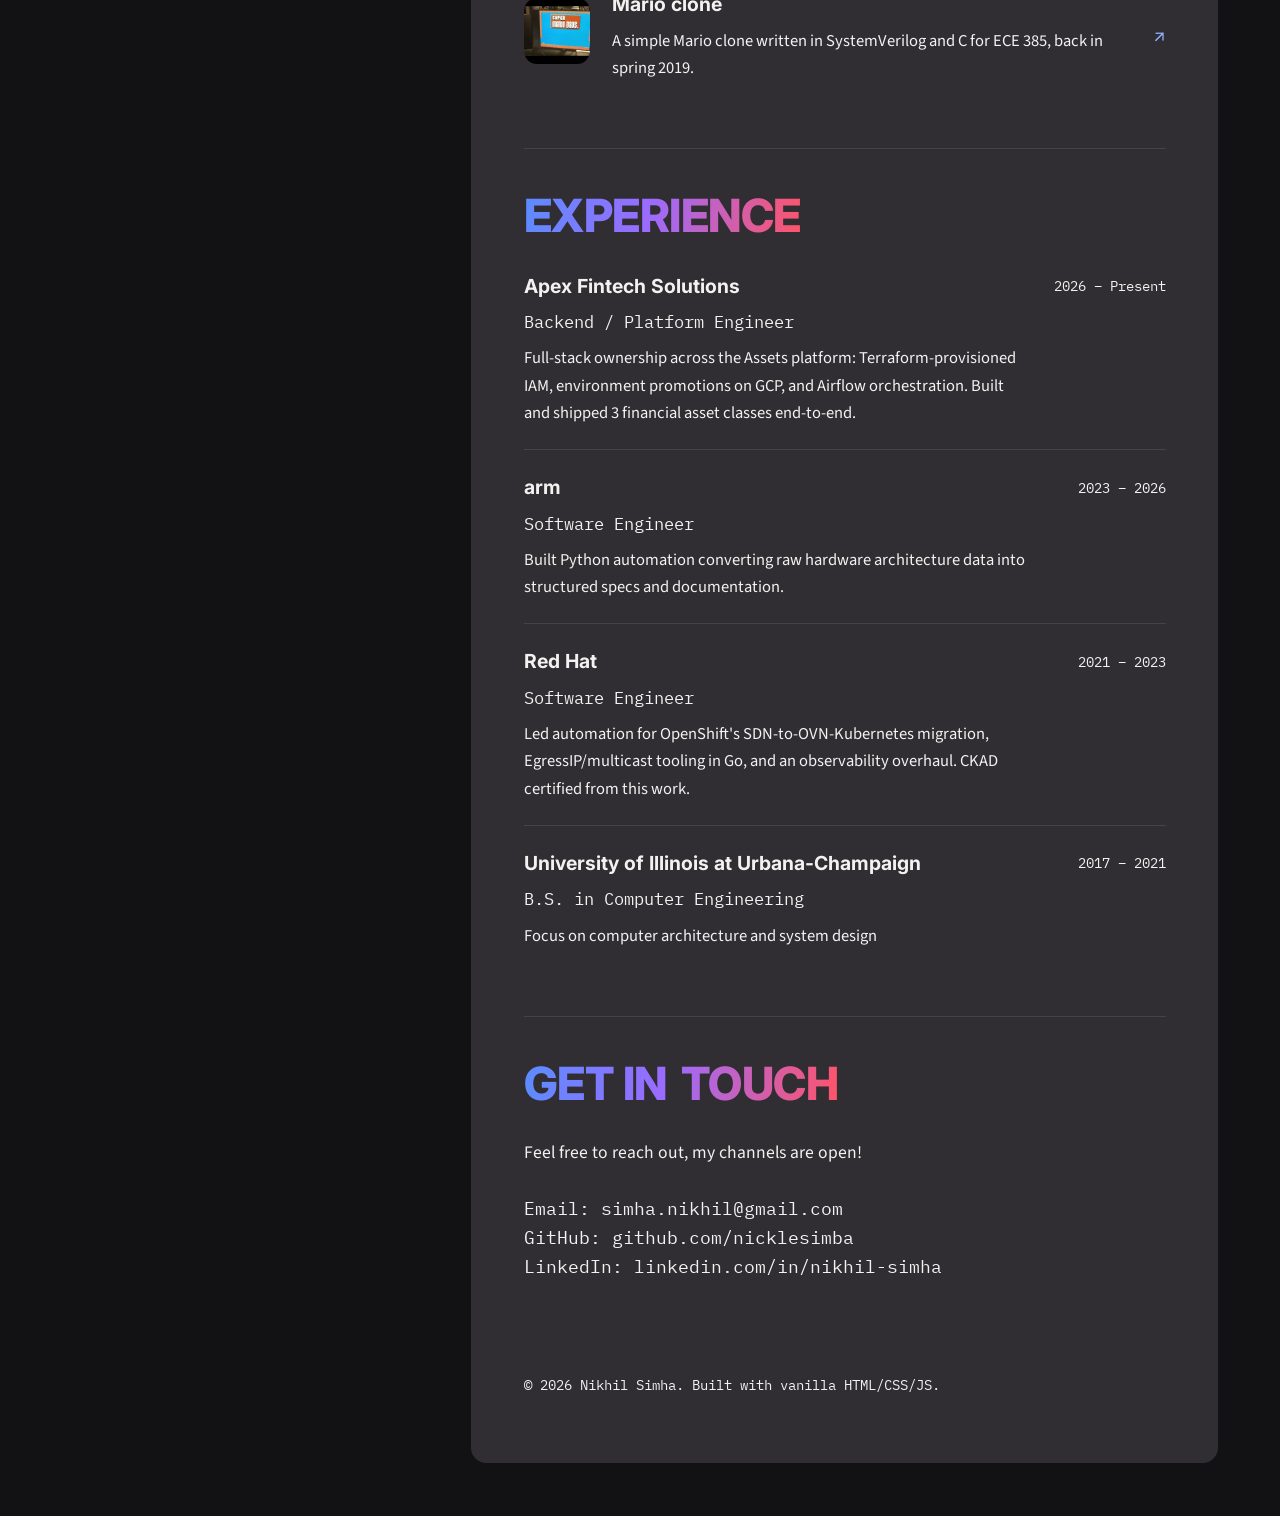
==== commit 2b369c02: "Mention CUDA C and GPU training in the Cleanplate blurb" ====
--- a/index.html
+++ b/index.html
@@ -100,7 +100,8 @@
               <h3>Cleanplate</h3>
               <p>Chrome extension that cleans up compression artifacts on YouTube in real
                 time. The trick is the model gets trained per video, on that video's own
-                clean and degraded frames. Not public yet.</p>
+                clean and degraded frames, using CUDA C and GPU training. Not public
+                yet.</p>
             </div>
           </div>
           <a href="https://www.youtube.com/watch?v=x40uQ9v1n20" class="list-row" target="_blank" rel="noopener">
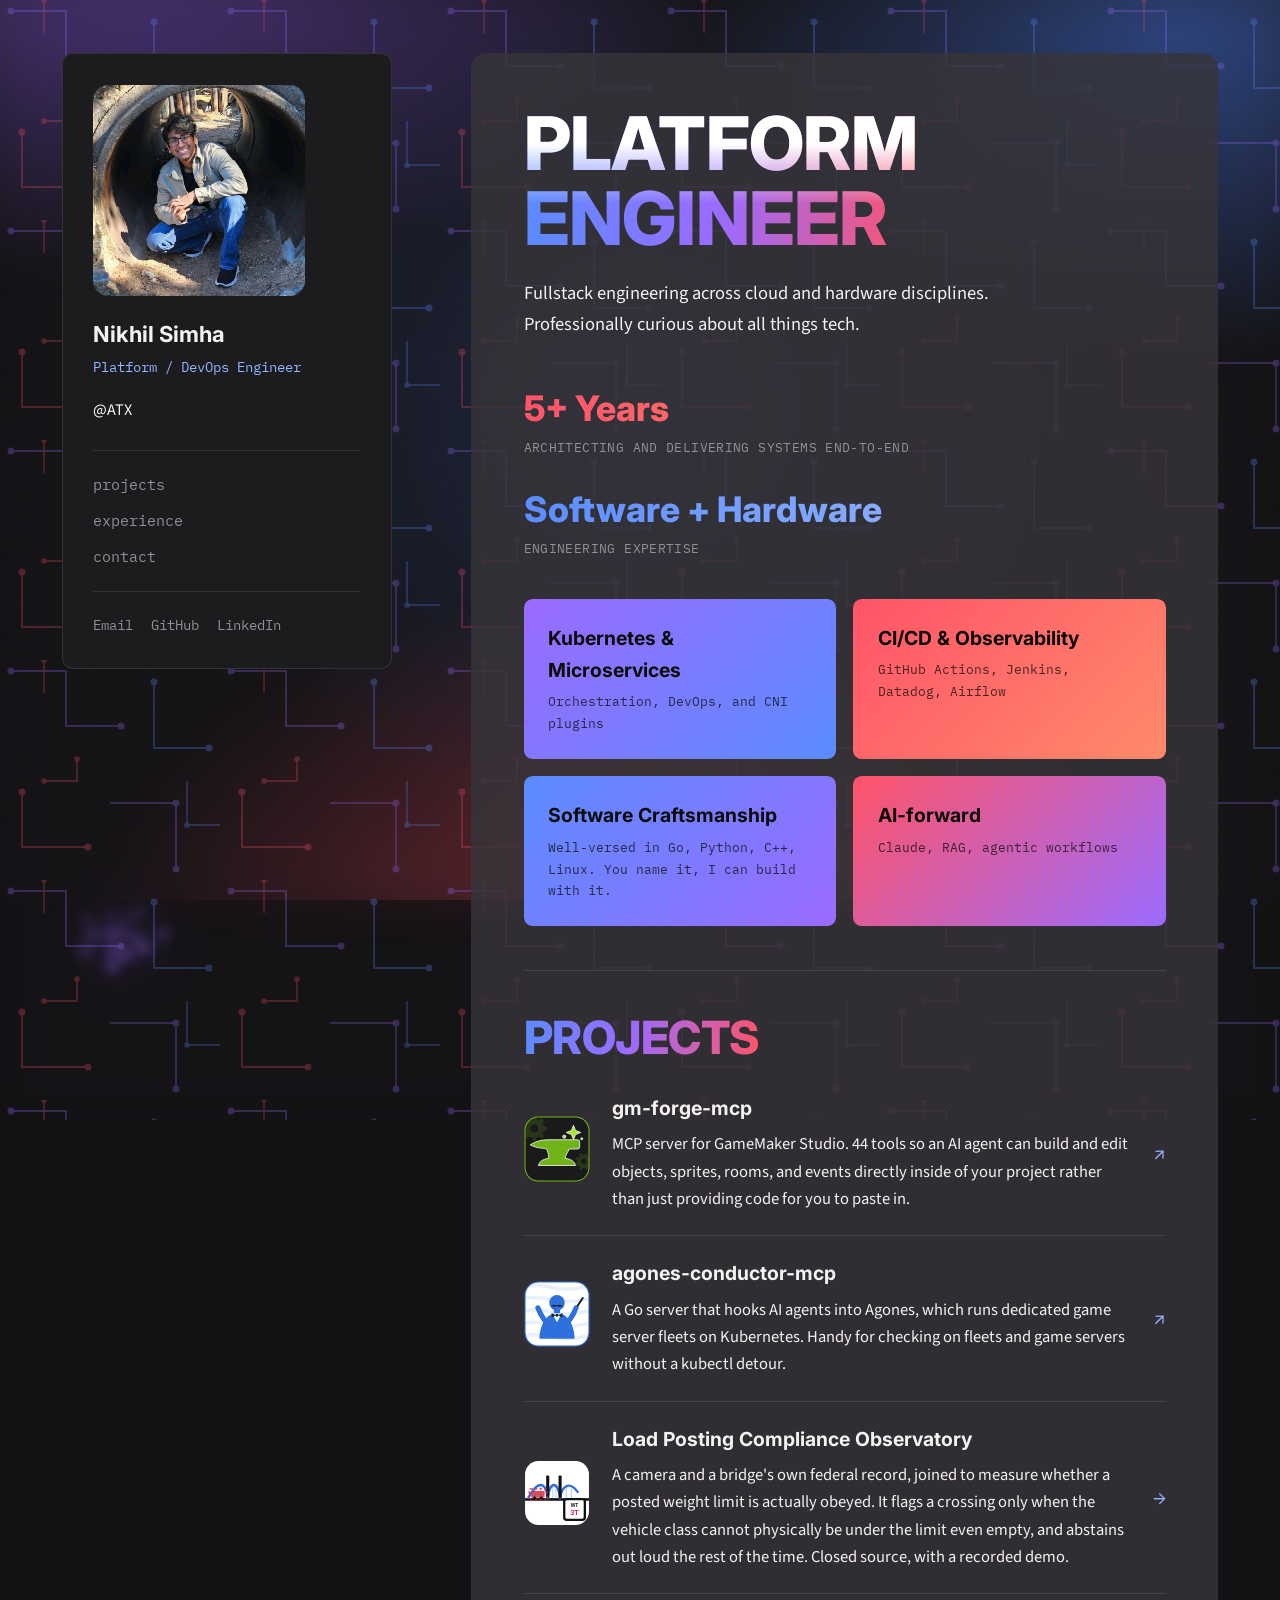
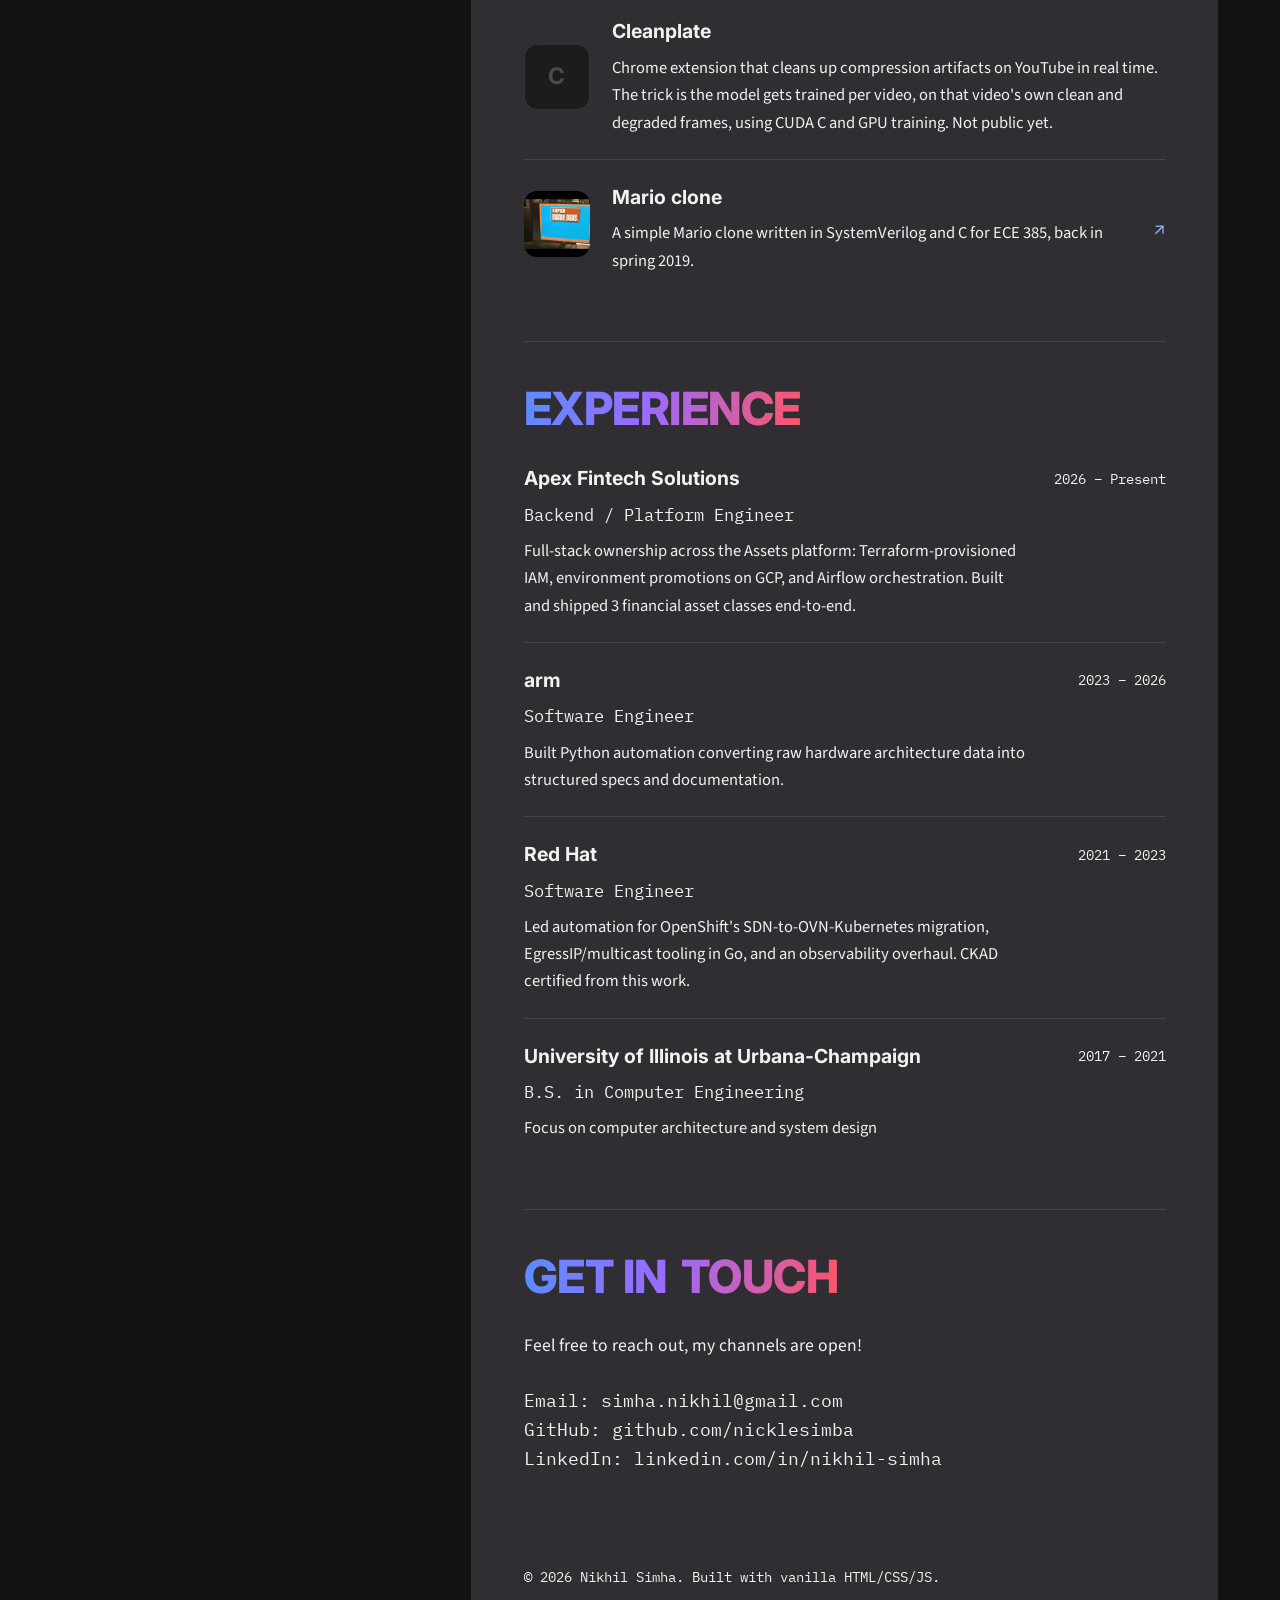
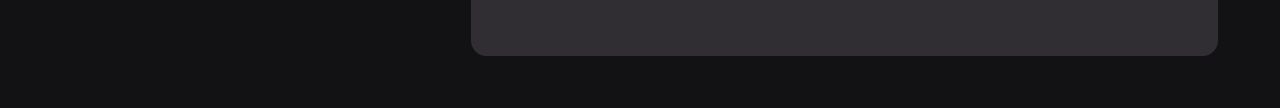
==== commit ecca85a1: "Add Load Posting Compliance Observatory case study The tool needs Python, PyTorch and OpenCV, so it " ====
--- a/index.html
+++ b/index.html
@@ -92,6 +92,19 @@
             </div>
             <span class="list-row-arrow">&#8599;</span>
           </a>
+          <a href="bridge-observatory/index.html" class="list-row">
+            <div class="list-row-media list-row-media-icon">
+              <img src="assets/bridge-observatory-logo.svg" alt="Load Posting Compliance Observatory logo" loading="lazy">
+            </div>
+            <div class="list-row-body">
+              <h3>Load Posting Compliance Observatory</h3>
+              <p>A camera and a bridge's own federal record, joined to measure whether a posted
+                weight limit is actually obeyed. It flags a crossing only when the vehicle class
+                cannot physically be under the limit even empty, and abstains out loud the rest of
+                the time. Closed source, with a recorded demo.</p>
+            </div>
+            <span class="list-row-arrow">&#8594;</span>
+          </a>
           <div class="list-row">
             <div class="list-row-media list-row-media-icon">
               <span class="icon-placeholder" aria-hidden="true">C</span>
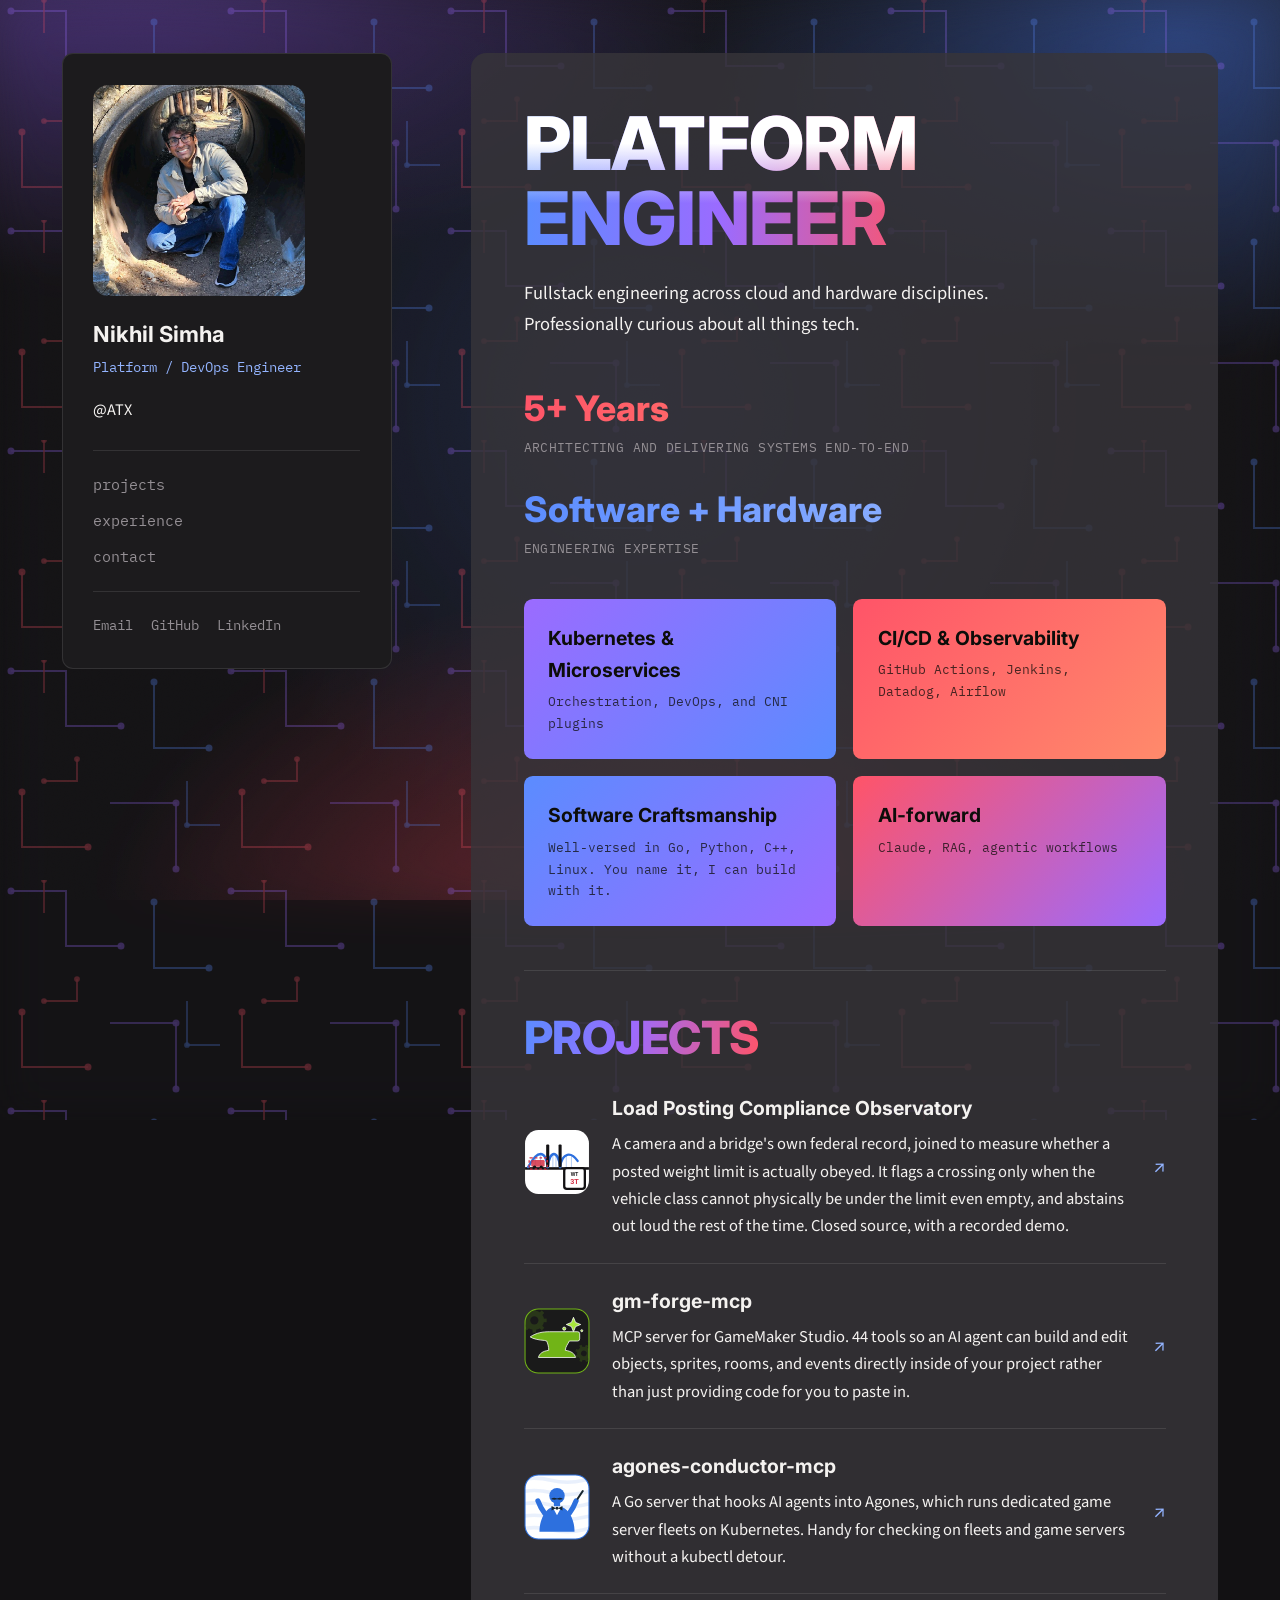
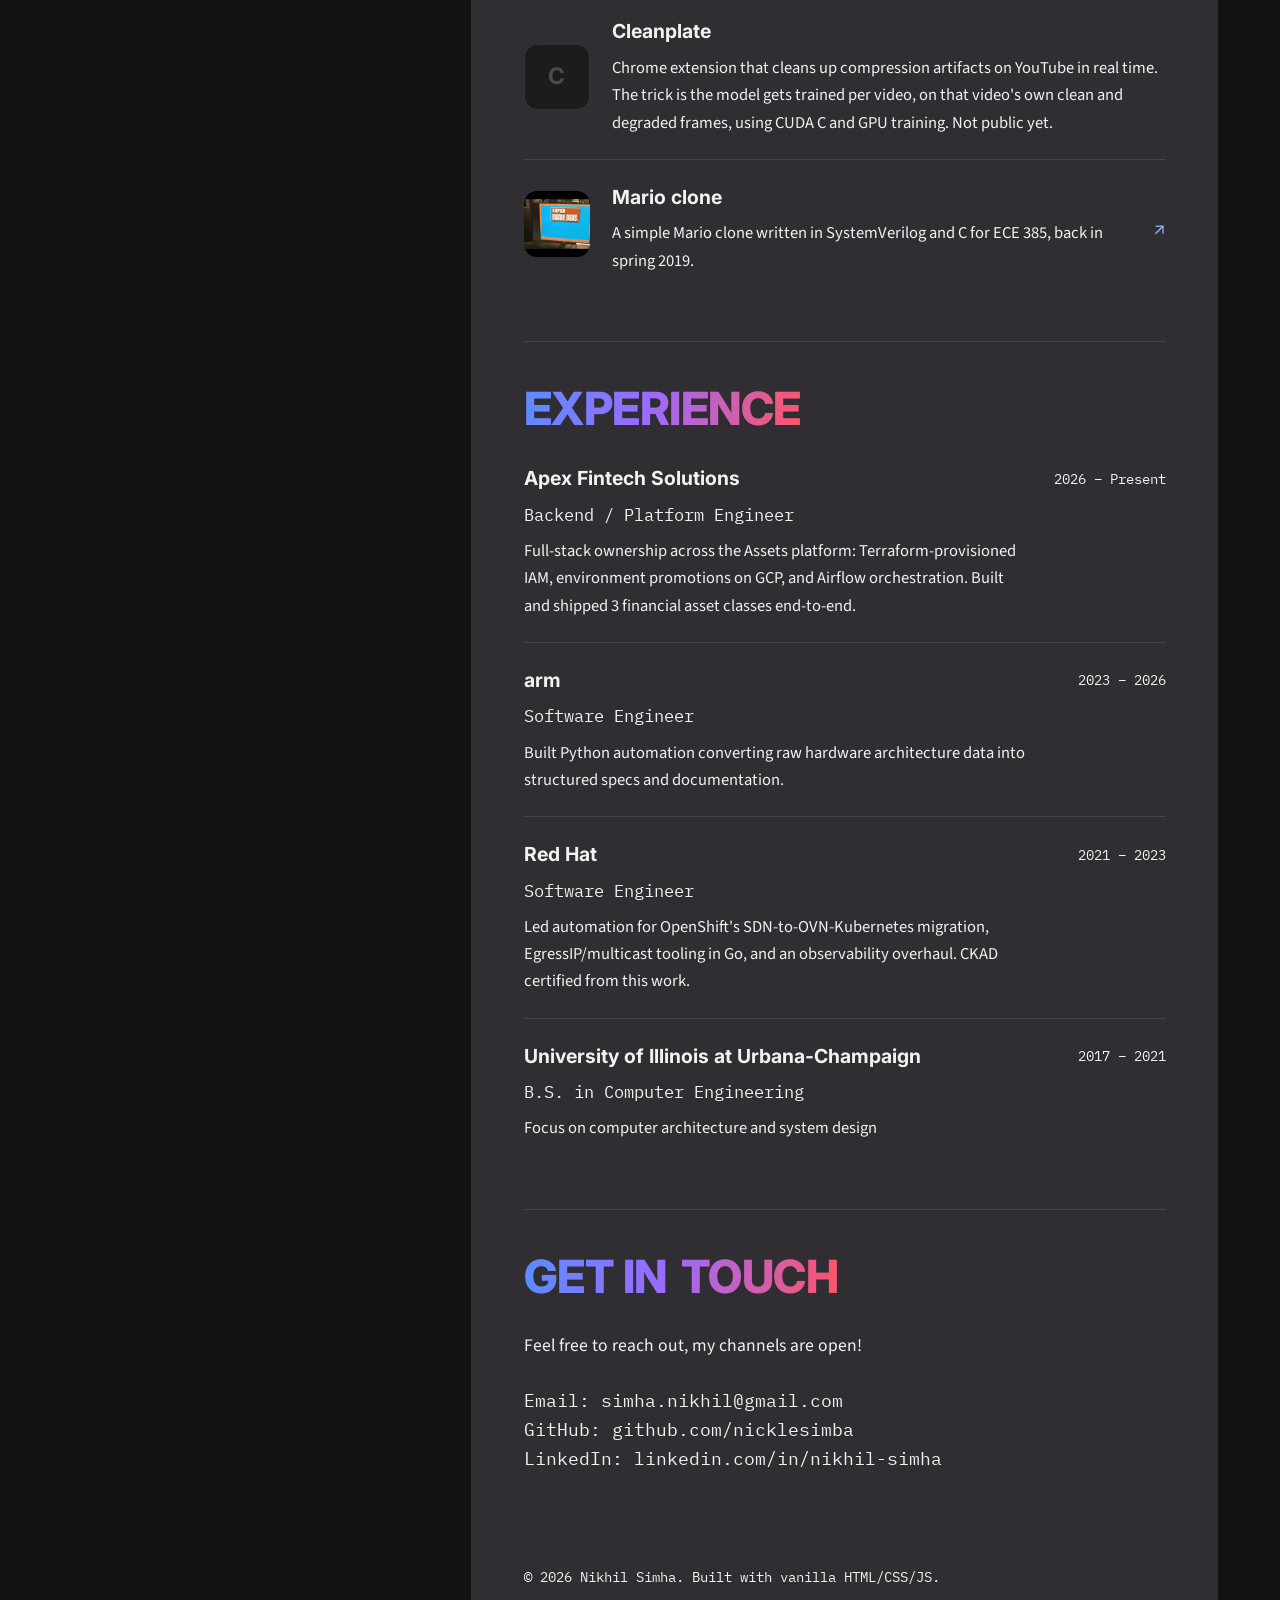
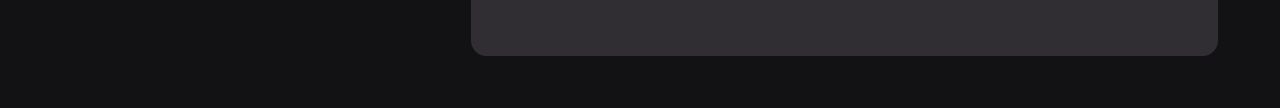
==== commit 7683fc91: "List the Observatory first and match its arrow to the other rows It used a plain right arrow because" ====
--- a/index.html
+++ b/index.html
@@ -68,6 +68,19 @@
       <section class="projects" id="projects">
         <h2 class="h-duo h-duo-sm"><span class="h-solid">Projects</span></h2>
         <div class="list">
+          <a href="bridge-observatory/index.html" class="list-row">
+            <div class="list-row-media list-row-media-icon">
+              <img src="assets/bridge-observatory-logo.svg" alt="Load Posting Compliance Observatory logo" loading="lazy">
+            </div>
+            <div class="list-row-body">
+              <h3>Load Posting Compliance Observatory</h3>
+              <p>A camera and a bridge's own federal record, joined to measure whether a posted
+                weight limit is actually obeyed. It flags a crossing only when the vehicle class
+                cannot physically be under the limit even empty, and abstains out loud the rest of
+                the time. Closed source, with a recorded demo.</p>
+            </div>
+            <span class="list-row-arrow">&#8599;</span>
+          </a>
           <a href="https://github.com/nicklesimba/gm-forge-mcp" class="list-row" target="_blank" rel="noopener">
             <div class="list-row-media list-row-media-icon">
               <img src="assets/gm-forge-mcp-logo.svg" alt="gm-forge-mcp logo" loading="lazy">
@@ -91,19 +104,6 @@
                 without a kubectl detour.</p>
             </div>
             <span class="list-row-arrow">&#8599;</span>
-          </a>
-          <a href="bridge-observatory/index.html" class="list-row">
-            <div class="list-row-media list-row-media-icon">
-              <img src="assets/bridge-observatory-logo.svg" alt="Load Posting Compliance Observatory logo" loading="lazy">
-            </div>
-            <div class="list-row-body">
-              <h3>Load Posting Compliance Observatory</h3>
-              <p>A camera and a bridge's own federal record, joined to measure whether a posted
-                weight limit is actually obeyed. It flags a crossing only when the vehicle class
-                cannot physically be under the limit even empty, and abstains out loud the rest of
-                the time. Closed source, with a recorded demo.</p>
-            </div>
-            <span class="list-row-arrow">&#8594;</span>
           </a>
           <div class="list-row">
             <div class="list-row-media list-row-media-icon">
